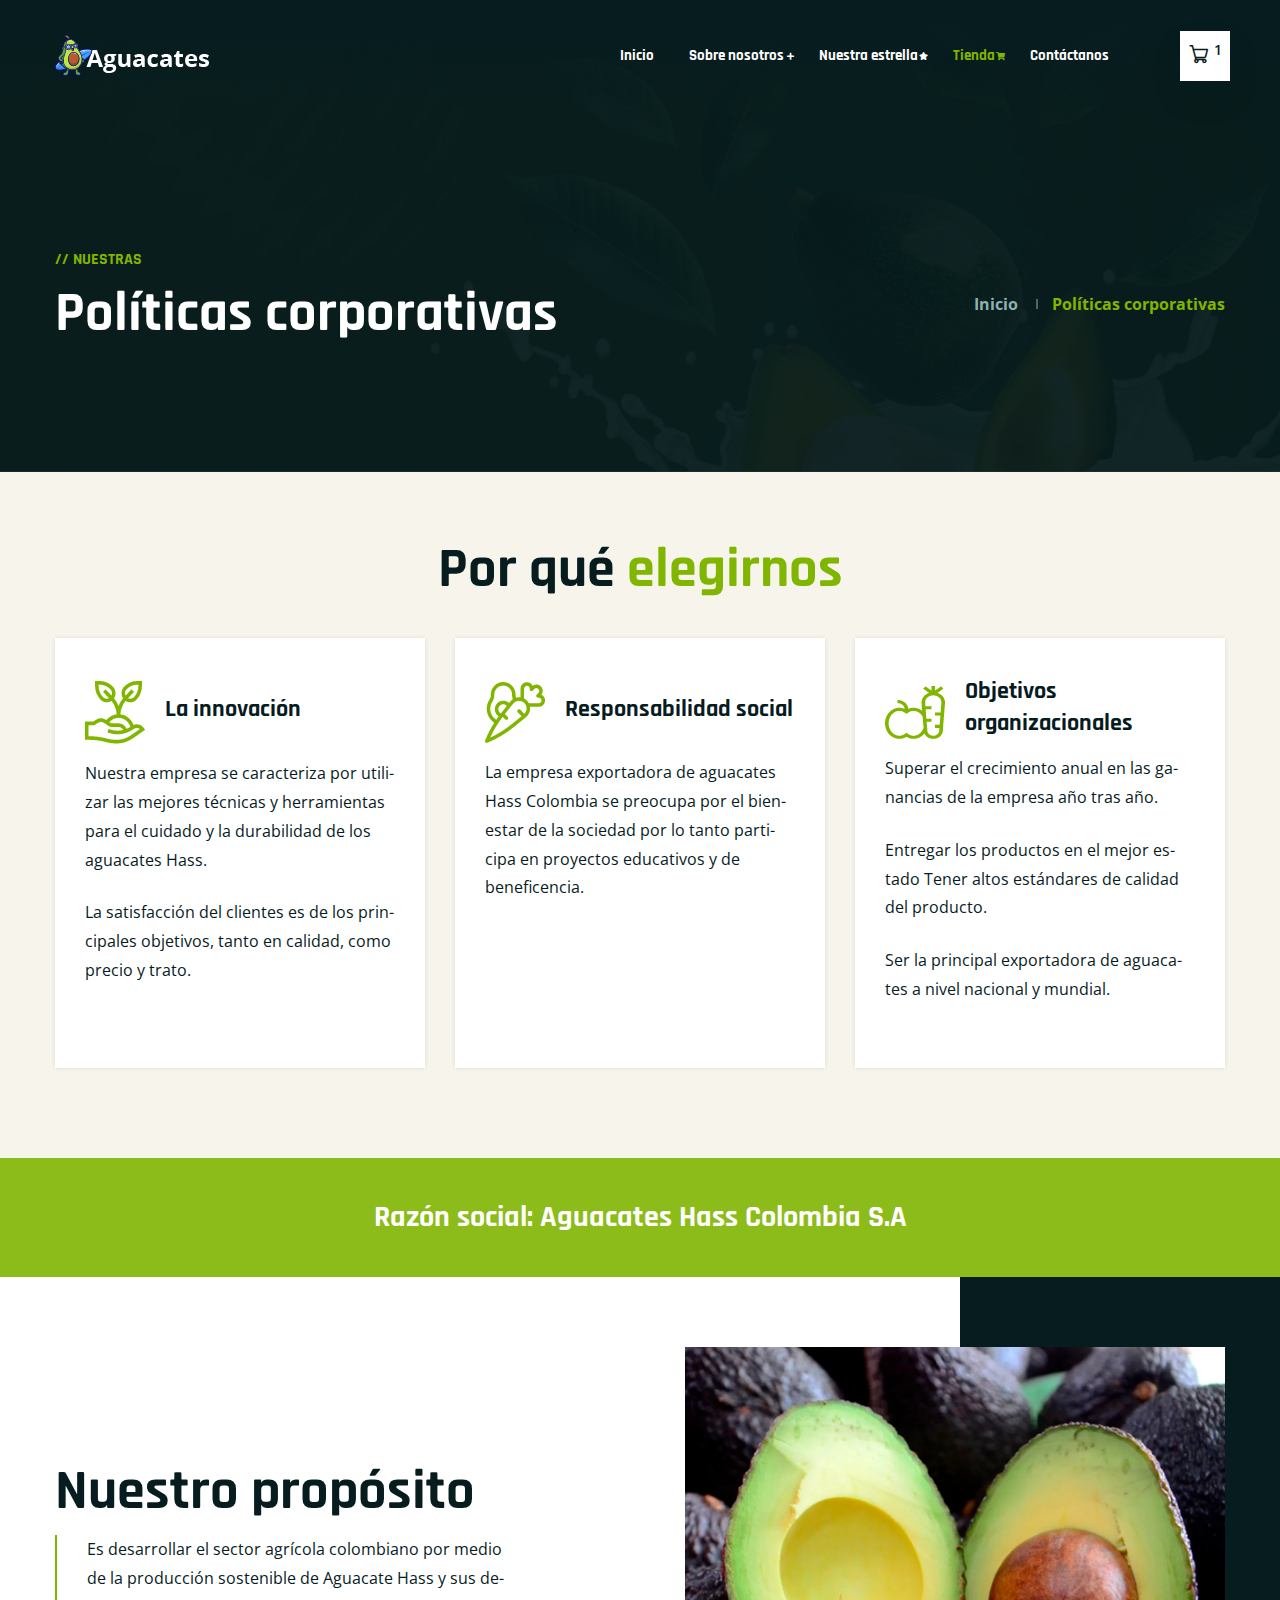
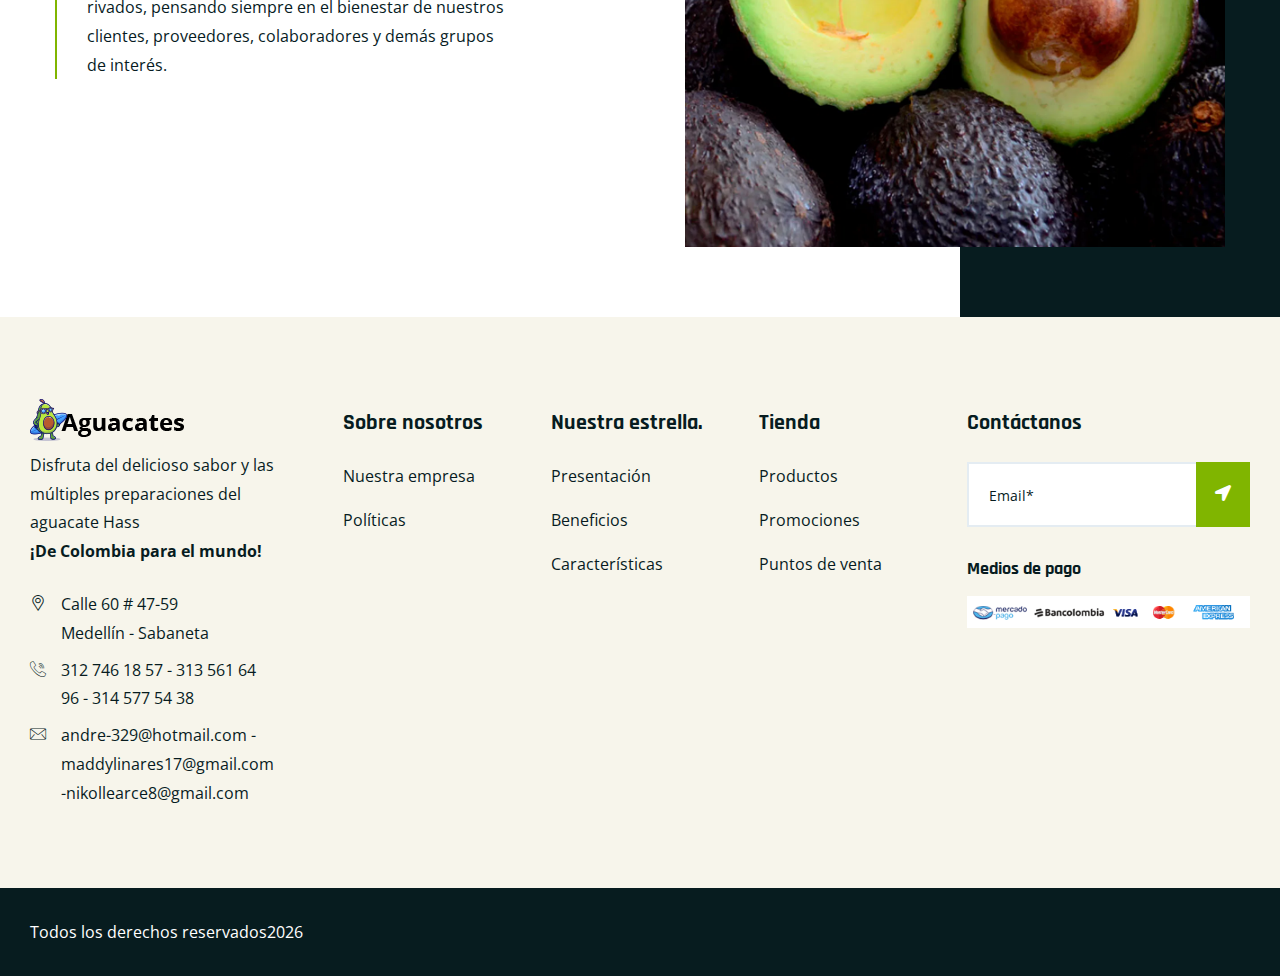
==== politicas.html @ d0e9e6bd "upload files" ====
<!doctype html>
<html class="no-js" lang="es-CO">

<head>
    <meta charset="utf-8">
    <meta http-equiv="x-ua-compatible" content="ie=edge">
    <title>Aguacates Hass</title>
    <meta name="robots" content="noindex, follow" />
    <meta name="description" content="">
    <meta name="viewport" content="width=device-width, initial-scale=1, shrink-to-fit=no">

    <!-- Place favicon.png in the root directory -->
    <link rel="shortcut icon" href="img/favicon.png" type="image/x-icon" />
    <!-- Font Icons css -->
    <link rel="stylesheet" href="css/font-icons.css">
    <!-- plugins css -->
    <link rel="stylesheet" href="css/plugins.css">
    <!-- Main Stylesheet -->
    <link rel="stylesheet" href="css/style.css">
    <!-- Responsive css -->
    <link rel="stylesheet" href="css/responsive.css">
</head>

<body>
    <!--[if lte IE 9]>
        <p class="browserupgrade">You are using an <strong>outdated</strong> browser. Please <a href="https://browsehappy.com/">upgrade your browser</a> to improve your experience and security.</p>
    <![endif]-->

    <!-- Add your site or application content here -->

<!-- Body main wrapper start -->
<div class="body-wrapper">

    <!-- HEADER AREA START (header-5) -->
    <header class="ltn__header-area ltn__header-5 ltn__header-transparent gradient-color-2">
        <!-- ltn__header-middle-area start -->
        <div class="ltn__header-middle-area ltn__header-sticky ltn__sticky-bg-black plr--9---">
            <div class="container">
                <div class="row">
                    <div class="col">
                        <div class="site-logo-wrap">
                            <div class="site-logo">
                                <a href="index.html"><img src="img/logo-2.png" alt="Logo"></a>
                            </div>
                        </div>
                    </div>
                    <div class="col header-menu-column menu-color-white">
                        <div class="header-menu d-none d-xl-block">
                            <nav>
                                <div class="ltn__main-menu">
                                    <ul>
                                        <li><a href="index.html">Inicio</a>
                                        </li>
                                        <li class="menu-icon"><a href="#">Sobre nosotros</a>
                                            <ul>
                                                <li><a href="sobre.html">Nuestra empresa</a></li>
                                                <li><a href="politicas.html">Políticas corporativas</a></li>
                                            </ul>
                                        </li>
                                        <li class="menu-icon"><a href="#">Nuestra estrella</a>
                                            <ul>
                                                <li><a href="presentacion.html">Presentación</a></li>
                                                <li><a href="beneficios.html">Beneficios</a></li>
                                                <li><a href="caracteristicas.html">Características</a></li>
                                            </ul>
                                        </li>
                                        <li class="menu-icon active"><a href="#">Tienda</a>
                                            <ul>
                                                <li><a href="productos.html">Productos</a></li>
                                                <li><a href="promociones.html">Promociones</a></li>
                                                <li><a href="puntos.html">Puntos de venta</a></li>
                                            </ul>
                                        </li>
                                        <li><a href="contactenos.html">Contáctanos</a></li>
                                    </ul>
                                </div>
                            </nav>
                        </div>
                    </div>
                    <div class="ltn__header-options ltn__header-options-2">
                        <!-- mini-cart -->
                        <div class="mini-cart-icon">
                            <a href="#ltn__utilize-cart-menu" class="ltn__utilize-toggle">
                                <i class="icon-shopping-cart"></i>
                                <sup>1</sup>
                            </a>
                        </div>
                        <!-- mini-cart -->
                        <!-- Mobile Menu Button -->
                        <div class="mobile-menu-toggle d-xl-none">
                            <a href="#ltn__utilize-mobile-menu" class="ltn__utilize-toggle">
                                <svg viewBox="0 0 800 600">
                                    <path d="M300,220 C300,220 520,220 540,220 C740,220 640,540 520,420 C440,340 300,200 300,200" id="top"></path>
                                    <path d="M300,320 L540,320" id="middle"></path>
                                    <path d="M300,210 C300,210 520,210 540,210 C740,210 640,530 520,410 C440,330 300,190 300,190" id="bottom" transform="translate(480, 320) scale(1, -1) translate(-480, -318) "></path>
                                </svg>
                            </a>
                        </div>
                    </div>
                </div>
            </div>
        </div>
        <!-- ltn__header-middle-area end -->
    </header>
    <!-- HEADER AREA END -->
    
    <!-- Utilize Cart Menu Start -->
    <div id="ltn__utilize-cart-menu" class="ltn__utilize ltn__utilize-cart-menu">
        <div class="ltn__utilize-menu-inner ltn__scrollbar">
            <div class="ltn__utilize-menu-head">
                <span class="ltn__utilize-menu-title">Carrito</span>
                <button class="ltn__utilize-close">×</button>
            </div>
            <div class="mini-cart-product-area ltn__scrollbar">
                <div class="mini-cart-item clearfix">
                    <div class="mini-cart-img">
                        <a href="#"><img src="img/product/4.png" alt="Image"></a>
                        <span class="mini-cart-item-delete"><i class="icon-cancel"></i></span>
                    </div>
                    <div class="mini-cart-info">
                        <h6><a href="#">Aguacate Hass</a></h6>
                        <span class="mini-cart-quantity">1 x $5.000</span>
                    </div>
                </div>
            </div>
            <div class="mini-cart-footer">
                <div class="mini-cart-sub-total">
                    <h5>Subtotal: <span>$5.000</span></h5>
                </div>
                <p>Envios gratis a partir de $100.000 COP!</p>
            </div>

        </div>
    </div>
    <!-- Utilize Cart Menu End -->

    <!-- Utilize Mobile Menu Start -->
    <div id="ltn__utilize-mobile-menu" class="ltn__utilize ltn__utilize-mobile-menu">
        <div class="ltn__utilize-menu-inner ltn__scrollbar">
            <div class="ltn__utilize-menu-head">
                <div class="site-logo">
                    <a href="index.html"><img src="img/logo.png" alt="Logo"></a>
                </div>
                <button class="ltn__utilize-close">×</button>
            </div>
            <div class="ltn__utilize-menu">
                <ul>
                    <li><a href="index.html">Inicio</a></li>
                    <li><a href="#">Sobre nosotros</a>
                        <ul class="sub-menu">
                            <li><a href="sobre.html">Nuestra empresa</a></li>
                            <li><a href="politicas.html">Políticas corporativas</a></li>
                        </ul>
                    </li>
                    <li><a href="#">Nuestra estrella</a>
                        <ul class="sub-menu">
                            <li><a href="presentacion.html">Presentación</a></li>
                            <li><a href="beneficios.html">Beneficios</a></li>
                            <li><a href="caracteristicas.html">Características</a></li>
                        </ul>
                    </li>
                    <li><a href="#">Tienda</a>
                        <ul class="sub-menu">
                            <li><a href="productos.html">Productos</a></li>
                            <li><a href="promociones.html">Promociones</a></li>
                            <li><a href="puntos.html">Puntos de venta</a></li>
                        </ul>
                    </li>
                    <li><a href="contactenos.html">Contáctanos</a></li>
                </ul>
            </div>
            <div class="ltn__utilize-buttons ltn__utilize-buttons-2">
                <ul>
                    <li>
                        <a href="carrito.html" title="Shoping Cart">
                            <span class="utilize-btn-icon">
                                <i class="fas fa-shopping-cart"></i>
                                <sup>1</sup>
                            </span>
                            Carrito
                        </a>
                    </li>
                </ul>
            </div>
        </div>
    </div>
    <!-- Utilize Mobile Menu End -->

    <div class="ltn__utilize-overlay"></div>

    <!-- BREADCRUMB AREA START -->
    <div class="ltn__breadcrumb-area ltn__breadcrumb-area-2 ltn__breadcrumb-color-white bg-overlay-theme-black-90 bg-image mb-0" data-bg="img/bg/5.jpg">
        <div class="container">
            <div class="row">
                <div class="col-lg-12">
                    <div class="ltn__breadcrumb-inner ltn__breadcrumb-inner-2 justify-content-between">
                        <div class="section-title-area ltn__section-title-2">
                            <h6 class="section-subtitle ltn__secondary-color">//  Nuestras</h6>
                            <h1 class="section-title white-color">Políticas corporativas</h1>
                        </div>
                        <div class="ltn__breadcrumb-list">
                            <ul>
                                <li><a href="index.html">Inicio</a></li>
                                <li>Políticas corporativas</li>
                            </ul>
                        </div>
                    </div>
                </div>
            </div>
        </div>
    </div>
    <!-- BREADCRUMB AREA END -->

    <!-- FEATURE AREA START ( Feature - 6) -->
    <div class="ltn__feature-area section-bg-1 pt-70 pb-90">
        <div class="container">
            <div class="row">
                <div class="col-lg-12">
                    <div class="section-title-area ltn__section-title-2 text-center">
                        <h1 class="section-title">Por qué<span> elegirnos</span></h1>
                    </div>
                </div>
            </div>
            <div class="row justify-content-center">
                <div class="col-lg-4 col-sm-6 col-12">
                    <div class="ltn__feature-item ltn__feature-item-7">
                        <div class="ltn__feature-icon-title">
                            <div class="ltn__feature-icon">
                                <span><img src="img/icons/icon-img/21.png" alt="#"></span>
                            </div>
                            <h3><a href="service-details.html">La innovación</a></h3>
                        </div>
                        <div class="ltn__feature-info">
                            <p>Nuestra empresa se caracteriza por utilizar las mejores técnicas y herramientas para el cuidado y la durabilidad de los aguacates Hass.</p>
                            <p>La satisfacción del clientes es de los principales objetivos, tanto en calidad, como precio y trato.</p>
                        </div>
                    </div>
                </div>
                <div class="col-lg-4 col-sm-6 col-12">
                    <div class="ltn__feature-item ltn__feature-item-7">
                        <div class="ltn__feature-icon-title">
                            <div class="ltn__feature-icon">
                                <span><img src="img/icons/icon-img/22.png" alt="#"></span>
                            </div>
                            <h3><a href="service-details.html">Responsabilidad social</a></h3>
                        </div>
                        <div class="ltn__feature-info">
                            <p>La empresa exportadora de aguacates Hass Colombia se preocupa por el bienestar de la sociedad por lo tanto participa en proyectos educativos y de beneficencia.</p>
                        </div>
                    </div>
                </div>
                <div class="col-lg-4 col-sm-6 col-12">
                    <div class="ltn__feature-item ltn__feature-item-7">
                        <div class="ltn__feature-icon-title">
                            <div class="ltn__feature-icon">
                                <span><img src="img/icons/icon-img/23.png" alt="#"></span>
                            </div>
                            <h3><a href="service-details.html">Objetivos organizacionales</a></h3>
                        </div>
                        <div class="ltn__feature-info">
                            <p>Superar el crecimiento anual en las ganancias de la empresa año tras año.</p><p>Entregar los productos en el mejor estado Tener altos estándares de calidad del producto.</p>
                            <p>Ser la principal exportadora de aguacates a nivel nacional y mundial.</p>
                        </div>
                    </div>
                </div>
            </div>
        </div>
    </div>
    <!-- FEATURE AREA END -->

    <!-- CALL TO ACTION START (call-to-action-5) -->
    <div class="call-to-action-area call-to-action-5 bg-image bg-overlay-theme-90 pt-40 pb-25">
        <div class="container">
            <div class="row">
                <div class="col-lg-12">
                    <div class="call-to-action-inner call-to-action-inner-5 text-center">
                        <h2 class="white-color text-decoration">Razón social: Aguacates Hass Colombia S.A</h2>
                    </div>
                </div>
            </div>
        </div>
    </div>
    <!-- CALL TO ACTION END -->

    <!-- PROGRESS BAR AREA START -->
    <div class="ltn__progress-bar-area before-bg-right pt-70 pb-70">
        <div class="container">
            <div class="row">
                <div class="col-lg-6 my-auto">
                    <div class="ltn__progress-bar-wrap">
                        <div class="section-title-area ltn__section-title-2">
                            <h1 class="section-title">Nuestro propósito<span></span></h1>
                            <p>Es desarrollar el sector agrícola colombiano por medio de la producción sostenible de Aguacate Hass y sus derivados, pensando siempre en el bienestar de nuestros clientes, proveedores, colaboradores y demás grupos de interés.</p>
                        </div>
                    </div>
                </div>
                <div class="col-lg-6 align-self-center">
                    <div class="ltn__video-bg-img ltn__video-popup-height-500 bg-overlay-black-50-- bg-image ml-30" data-bg="img/product/hass.png" alt=>
                    </div>
                </div>
            </div>
        </div>
    </div>
    <!-- PROGRESS BAR AREA END -->

    <!-- FOOTER AREA START -->
    <footer class="ltn__footer-area  ">
        <div class="footer-top-area  section-bg-1 plr--5">
            <div class="container-fluid">
                <div class="row">
                    <div class="col-xl-3 col-md-6 col-sm-6 col-12">
                        <div class="footer-widget footer-about-widget">
                            <div class="footer-logo">
                                <div class="site-logo">
                                    <img src="img/logo.png" alt="Logo">
                                </div>
                            </div>
                            <p>Disfruta del delicioso sabor y las múltiples preparaciones del aguacate Hass <br><strong>¡De Colombia para el mundo!</strong></p>
                            <div class="footer-address">
                                <ul>
                                    <li>
                                        <div class="footer-address-icon">
                                            <i class="icon-placeholder"></i>
                                        </div>
                                        <div class="footer-address-info">
                                            <p>Calle 60 # 47-59 <br> Medellín - Sabaneta</p>
                                        </div>
                                    </li>
                                    <li>
                                        <div class="footer-address-icon">
                                            <i class="icon-call"></i>
                                        </div>
                                        <div class="footer-address-info">
                                            <p><a href="tel:+0123-456789">312 746 18 57 - 313 561 64 96 - 314 577 54 38
                                            </a></p>
                                        </div>
                                    </li>
                                    <li>
                                        <div class="footer-address-icon">
                                            <i class="icon-mail"></i>
                                        </div>
                                        <div class="footer-address-info">
                                            <p><a href="mailto:example@example.com">andre-329@hotmail.com - maddylinares17@gmail.com -nikollearce8@gmail.com</a></p>
                                        </div>
                                    </li>
                                </ul>
                            </div>
                        </div>
                    </div>
                    <div class="col-xl-2 col-md-6 col-sm-6 col-12">
                        <div class="footer-widget footer-menu-widget clearfix">
                            <h4 class="footer-title">Sobre nosotros</h4>
                            <div class="footer-menu">
                                <ul>
                                    <li><a href="sobre.html">Nuestra empresa</a></li>
                                    <li><a href="politicas.html">Políticas</a></li>
                                </ul>
                            </div>
                        </div>
                    </div>
                    <div class="col-xl-2 col-md-6 col-sm-6 col-12">
                        <div class="footer-widget footer-menu-widget clearfix">
                            <h4 class="footer-title">Nuestra estrella.</h4>
                            <div class="footer-menu">
                                <ul>
                                    <li><a href="presentacion.html">Presentación</a></li>
                                    <li><a href="shop-grid.html">Beneficios</a></li>
                                    <li><a href="shop-left-sidebar.html">Características</a></li>
                                </ul>
                            </div>
                        </div>
                    </div>
                    <div class="col-xl-2 col-md-6 col-sm-6 col-12">
                        <div class="footer-widget footer-menu-widget clearfix">
                            <h4 class="footer-title">Tienda</h4>
                            <div class="footer-menu">
                                <ul>
                                    <li><a href="blog.html">Productos</a></li>
                                    <li><a href="blog-grid.html">Promociones</a></li>
                                    <li><a href="blog-left-sidebar.html">Puntos de venta</a></li>
                                </ul>
                            </div>
                        </div>
                    </div>
                    <div class="col-xl-3 col-md-6 col-sm-12 col-12">
                        <div class="footer-widget footer-newsletter-widget">
                            <h4 class="footer-title">Contáctanos</h4>
                            <div class="footer-newsletter">
                                <form action="#">
                                    <input type="email" name="email" placeholder="Email*">
                                    <div class="btn-wrapper">
                                        <button class="theme-btn-1 btn" type="submit"><i class="fas fa-location-arrow"></i></button>
                                    </div>
                                </form>
                            </div>
                            <h5 class="mt-30">Medios de pago</h5>
                            <img src="img/icons/payment-4.png" alt="Payment Image">
                        </div>
                    </div>
                </div>
            </div>
        </div>
        <div class="ltn__copyright-area ltn__copyright-2 section-bg-2  ltn__border-top-2--- plr--5">
            <div class="container-fluid">
                <div class="row">
                    <div class="col-md-6 col-12">
                        <div class="ltn__copyright-design clearfix">
                            <p>Todos los derechos reservados<span class="current-year"></span></p>
                        </div>
                    </div>
                </div>
            </div>
        </div>
    </footer>
    <!-- FOOTER AREA END -->
</div>
<!-- Body main wrapper end -->

    <!-- preloader area start -->
    <div class="preloader d-none" id="preloader">
        <div class="preloader-inner">
            <div class="spinner">
                <div class="dot1"></div>
                <div class="dot2"></div>
            </div>
        </div>
    </div>
    <!-- preloader area end -->

    <!-- All JS Plugins -->
    <script src="js/plugins.js"></script>
    <!-- Main JS -->
    <script src="js/main.js"></script>
  
</body>
</html>
---- css/font-icons.css ----
/* ===================================================
>>> TABLE OF CONTENTS:
======================================================

  1. Font Awesome 
  2. Themify Icons 

 
=================================================== */

/*---------------------------------------------------------------
  1. Font Awesome 5 Icon 
---------------------------------------------------------------*/
/*!
 * Font Awesome Free 5.15.2 by @fontawesome - https://fontawesome.com
 * License - https://fontawesome.com/license/free (Icons: CC BY 4.0, Fonts: SIL OFL 1.1, Code: MIT License)
 */
 .fa,.fab,.fad,.fal,.far,.fas{-moz-osx-font-smoothing:grayscale;-webkit-font-smoothing:antialiased;display:inline-block;font-style:normal;font-variant:normal;text-rendering:auto;line-height:1}.fa-lg{font-size:1.33333em;line-height:.75em;vertical-align:-.0667em}.fa-xs{font-size:.75em}.fa-sm{font-size:.875em}.fa-1x{font-size:1em}.fa-2x{font-size:2em}.fa-3x{font-size:3em}.fa-4x{font-size:4em}.fa-5x{font-size:5em}.fa-6x{font-size:6em}.fa-7x{font-size:7em}.fa-8x{font-size:8em}.fa-9x{font-size:9em}.fa-10x{font-size:10em}.fa-fw{text-align:center;width:1.25em}.fa-ul{list-style-type:none;margin-left:2.5em;padding-left:0}.fa-ul>li{position:relative}.fa-li{left:-2em;position:absolute;text-align:center;width:2em;line-height:inherit}.fa-border{border:.08em solid #eee;border-radius:.1em;padding:.2em .25em .15em}.fa-pull-left{float:left}.fa-pull-right{float:right}.fa.fa-pull-left,.fab.fa-pull-left,.fal.fa-pull-left,.far.fa-pull-left,.fas.fa-pull-left{margin-right:.3em}.fa.fa-pull-right,.fab.fa-pull-right,.fal.fa-pull-right,.far.fa-pull-right,.fas.fa-pull-right{margin-left:.3em}.fa-spin{-webkit-animation:fa-spin 2s linear infinite;animation:fa-spin 2s linear infinite}.fa-pulse{-webkit-animation:fa-spin 1s steps(8) infinite;animation:fa-spin 1s steps(8) infinite}@-webkit-keyframes fa-spin{0%{-webkit-transform:rotate(0deg);transform:rotate(0deg)}to{-webkit-transform:rotate(1turn);transform:rotate(1turn)}}@keyframes fa-spin{0%{-webkit-transform:rotate(0deg);transform:rotate(0deg)}to{-webkit-transform:rotate(1turn);transform:rotate(1turn)}}.fa-rotate-90{-ms-filter:"progid:DXImageTransform.Microsoft.BasicImage(rotation=1)";-webkit-transform:rotate(90deg);transform:rotate(90deg)}.fa-rotate-180{-ms-filter:"progid:DXImageTransform.Microsoft.BasicImage(rotation=2)";-webkit-transform:rotate(180deg);transform:rotate(180deg)}.fa-rotate-270{-ms-filter:"progid:DXImageTransform.Microsoft.BasicImage(rotation=3)";-webkit-transform:rotate(270deg);transform:rotate(270deg)}.fa-flip-horizontal{-ms-filter:"progid:DXImageTransform.Microsoft.BasicImage(rotation=0, mirror=1)";-webkit-transform:scaleX(-1);transform:scaleX(-1)}.fa-flip-vertical{-webkit-transform:scaleY(-1);transform:scaleY(-1)}.fa-flip-both,.fa-flip-horizontal.fa-flip-vertical,.fa-flip-vertical{-ms-filter:"progid:DXImageTransform.Microsoft.BasicImage(rotation=2, mirror=1)"}.fa-flip-both,.fa-flip-horizontal.fa-flip-vertical{-webkit-transform:scale(-1);transform:scale(-1)}:root .fa-flip-both,:root .fa-flip-horizontal,:root .fa-flip-vertical,:root .fa-rotate-90,:root .fa-rotate-180,:root .fa-rotate-270{-webkit-filter:none;filter:none}.fa-stack{display:inline-block;height:2em;line-height:2em;position:relative;vertical-align:middle;width:2.5em}.fa-stack-1x,.fa-stack-2x{left:0;position:absolute;text-align:center;width:100%}.fa-stack-1x{line-height:inherit}.fa-stack-2x{font-size:2em}.fa-inverse{color:#fff}.fa-500px:before{content:"\f26e"}.fa-accessible-icon:before{content:"\f368"}.fa-accusoft:before{content:"\f369"}.fa-acquisitions-incorporated:before{content:"\f6af"}.fa-ad:before{content:"\f641"}.fa-address-book:before{content:"\f2b9"}.fa-address-card:before{content:"\f2bb"}.fa-adjust:before{content:"\f042"}.fa-adn:before{content:"\f170"}.fa-adversal:before{content:"\f36a"}.fa-affiliatetheme:before{content:"\f36b"}.fa-air-freshener:before{content:"\f5d0"}.fa-airbnb:before{content:"\f834"}.fa-algolia:before{content:"\f36c"}.fa-align-center:before{content:"\f037"}.fa-align-justify:before{content:"\f039"}.fa-align-left:before{content:"\f036"}.fa-align-right:before{content:"\f038"}.fa-alipay:before{content:"\f642"}.fa-allergies:before{content:"\f461"}.fa-amazon:before{content:"\f270"}.fa-amazon-pay:before{content:"\f42c"}.fa-ambulance:before{content:"\f0f9"}.fa-american-sign-language-interpreting:before{content:"\f2a3"}.fa-amilia:before{content:"\f36d"}.fa-anchor:before{content:"\f13d"}.fa-android:before{content:"\f17b"}.fa-angellist:before{content:"\f209"}.fa-angle-double-down:before{content:"\f103"}.fa-angle-double-left:before{content:"\f100"}.fa-angle-double-right:before{content:"\f101"}.fa-angle-double-up:before{content:"\f102"}.fa-angle-down:before{content:"\f107"}.fa-angle-left:before{content:"\f104"}.fa-angle-right:before{content:"\f105"}.fa-angle-up:before{content:"\f106"}.fa-angry:before{content:"\f556"}.fa-angrycreative:before{content:"\f36e"}.fa-angular:before{content:"\f420"}.fa-ankh:before{content:"\f644"}.fa-app-store:before{content:"\f36f"}.fa-app-store-ios:before{content:"\f370"}.fa-apper:before{content:"\f371"}.fa-apple:before{content:"\f179"}.fa-apple-alt:before{content:"\f5d1"}.fa-apple-pay:before{content:"\f415"}.fa-archive:before{content:"\f187"}.fa-archway:before{content:"\f557"}.fa-arrow-alt-circle-down:before{content:"\f358"}.fa-arrow-alt-circle-left:before{content:"\f359"}.fa-arrow-alt-circle-right:before{content:"\f35a"}.fa-arrow-alt-circle-up:before{content:"\f35b"}.fa-arrow-circle-down:before{content:"\f0ab"}.fa-arrow-circle-left:before{content:"\f0a8"}.fa-arrow-circle-right:before{content:"\f0a9"}.fa-arrow-circle-up:before{content:"\f0aa"}.fa-arrow-down:before{content:"\f063"}.fa-arrow-left:before{content:"\f060"}.fa-arrow-right:before{content:"\f061"}.fa-arrow-up:before{content:"\f062"}.fa-arrows-alt:before{content:"\f0b2"}.fa-arrows-alt-h:before{content:"\f337"}.fa-arrows-alt-v:before{content:"\f338"}.fa-artstation:before{content:"\f77a"}.fa-assistive-listening-systems:before{content:"\f2a2"}.fa-asterisk:before{content:"\f069"}.fa-asymmetrik:before{content:"\f372"}.fa-at:before{content:"\f1fa"}.fa-atlas:before{content:"\f558"}.fa-atlassian:before{content:"\f77b"}.fa-atom:before{content:"\f5d2"}.fa-audible:before{content:"\f373"}.fa-audio-description:before{content:"\f29e"}.fa-autoprefixer:before{content:"\f41c"}.fa-avianex:before{content:"\f374"}.fa-aviato:before{content:"\f421"}.fa-award:before{content:"\f559"}.fa-aws:before{content:"\f375"}.fa-baby:before{content:"\f77c"}.fa-baby-carriage:before{content:"\f77d"}.fa-backspace:before{content:"\f55a"}.fa-backward:before{content:"\f04a"}.fa-bacon:before{content:"\f7e5"}.fa-bacteria:before{content:"\e059"}.fa-bacterium:before{content:"\e05a"}.fa-bahai:before{content:"\f666"}.fa-balance-scale:before{content:"\f24e"}.fa-balance-scale-left:before{content:"\f515"}.fa-balance-scale-right:before{content:"\f516"}.fa-ban:before{content:"\f05e"}.fa-band-aid:before{content:"\f462"}.fa-bandcamp:before{content:"\f2d5"}.fa-barcode:before{content:"\f02a"}.fa-bars:before{content:"\f0c9"}.fa-baseball-ball:before{content:"\f433"}.fa-basketball-ball:before{content:"\f434"}.fa-bath:before{content:"\f2cd"}.fa-battery-empty:before{content:"\f244"}.fa-battery-full:before{content:"\f240"}.fa-battery-half:before{content:"\f242"}.fa-battery-quarter:before{content:"\f243"}.fa-battery-three-quarters:before{content:"\f241"}.fa-battle-net:before{content:"\f835"}.fa-bed:before{content:"\f236"}.fa-beer:before{content:"\f0fc"}.fa-behance:before{content:"\f1b4"}.fa-behance-square:before{content:"\f1b5"}.fa-bell:before{content:"\f0f3"}.fa-bell-slash:before{content:"\f1f6"}.fa-bezier-curve:before{content:"\f55b"}.fa-bible:before{content:"\f647"}.fa-bicycle:before{content:"\f206"}.fa-biking:before{content:"\f84a"}.fa-bimobject:before{content:"\f378"}.fa-binoculars:before{content:"\f1e5"}.fa-biohazard:before{content:"\f780"}.fa-birthday-cake:before{content:"\f1fd"}.fa-bitbucket:before{content:"\f171"}.fa-bitcoin:before{content:"\f379"}.fa-bity:before{content:"\f37a"}.fa-black-tie:before{content:"\f27e"}.fa-blackberry:before{content:"\f37b"}.fa-blender:before{content:"\f517"}.fa-blender-phone:before{content:"\f6b6"}.fa-blind:before{content:"\f29d"}.fa-blog:before{content:"\f781"}.fa-blogger:before{content:"\f37c"}.fa-blogger-b:before{content:"\f37d"}.fa-bluetooth:before{content:"\f293"}.fa-bluetooth-b:before{content:"\f294"}.fa-bold:before{content:"\f032"}.fa-bolt:before{content:"\f0e7"}.fa-bomb:before{content:"\f1e2"}.fa-bone:before{content:"\f5d7"}.fa-bong:before{content:"\f55c"}.fa-book:before{content:"\f02d"}.fa-book-dead:before{content:"\f6b7"}.fa-book-medical:before{content:"\f7e6"}.fa-book-open:before{content:"\f518"}.fa-book-reader:before{content:"\f5da"}.fa-bookmark:before{content:"\f02e"}.fa-bootstrap:before{content:"\f836"}.fa-border-all:before{content:"\f84c"}.fa-border-none:before{content:"\f850"}.fa-border-style:before{content:"\f853"}.fa-bowling-ball:before{content:"\f436"}.fa-box:before{content:"\f466"}.fa-box-open:before{content:"\f49e"}.fa-box-tissue:before{content:"\e05b"}.fa-boxes:before{content:"\f468"}.fa-braille:before{content:"\f2a1"}.fa-brain:before{content:"\f5dc"}.fa-bread-slice:before{content:"\f7ec"}.fa-briefcase:before{content:"\f0b1"}.fa-briefcase-medical:before{content:"\f469"}.fa-broadcast-tower:before{content:"\f519"}.fa-broom:before{content:"\f51a"}.fa-brush:before{content:"\f55d"}.fa-btc:before{content:"\f15a"}.fa-buffer:before{content:"\f837"}.fa-bug:before{content:"\f188"}.fa-building:before{content:"\f1ad"}.fa-bullhorn:before{content:"\f0a1"}.fa-bullseye:before{content:"\f140"}.fa-burn:before{content:"\f46a"}.fa-buromobelexperte:before{content:"\f37f"}.fa-bus:before{content:"\f207"}.fa-bus-alt:before{content:"\f55e"}.fa-business-time:before{content:"\f64a"}.fa-buy-n-large:before{content:"\f8a6"}.fa-buysellads:before{content:"\f20d"}.fa-calculator:before{content:"\f1ec"}.fa-calendar:before{content:"\f133"}.fa-calendar-alt:before{content:"\f073"}.fa-calendar-check:before{content:"\f274"}.fa-calendar-day:before{content:"\f783"}.fa-calendar-minus:before{content:"\f272"}.fa-calendar-plus:before{content:"\f271"}.fa-calendar-times:before{content:"\f273"}.fa-calendar-week:before{content:"\f784"}.fa-camera:before{content:"\f030"}.fa-camera-retro:before{content:"\f083"}.fa-campground:before{content:"\f6bb"}.fa-canadian-maple-leaf:before{content:"\f785"}.fa-candy-cane:before{content:"\f786"}.fa-cannabis:before{content:"\f55f"}.fa-capsules:before{content:"\f46b"}.fa-car:before{content:"\f1b9"}.fa-car-alt:before{content:"\f5de"}.fa-car-battery:before{content:"\f5df"}.fa-car-crash:before{content:"\f5e1"}.fa-car-side:before{content:"\f5e4"}.fa-caravan:before{content:"\f8ff"}.fa-caret-down:before{content:"\f0d7"}.fa-caret-left:before{content:"\f0d9"}.fa-caret-right:before{content:"\f0da"}.fa-caret-square-down:before{content:"\f150"}.fa-caret-square-left:before{content:"\f191"}.fa-caret-square-right:before{content:"\f152"}.fa-caret-square-up:before{content:"\f151"}.fa-caret-up:before{content:"\f0d8"}.fa-carrot:before{content:"\f787"}.fa-cart-arrow-down:before{content:"\f218"}.fa-cart-plus:before{content:"\f217"}.fa-cash-register:before{content:"\f788"}.fa-cat:before{content:"\f6be"}.fa-cc-amazon-pay:before{content:"\f42d"}.fa-cc-amex:before{content:"\f1f3"}.fa-cc-apple-pay:before{content:"\f416"}.fa-cc-diners-club:before{content:"\f24c"}.fa-cc-discover:before{content:"\f1f2"}.fa-cc-jcb:before{content:"\f24b"}.fa-cc-mastercard:before{content:"\f1f1"}.fa-cc-paypal:before{content:"\f1f4"}.fa-cc-stripe:before{content:"\f1f5"}.fa-cc-visa:before{content:"\f1f0"}.fa-centercode:before{content:"\f380"}.fa-centos:before{content:"\f789"}.fa-certificate:before{content:"\f0a3"}.fa-chair:before{content:"\f6c0"}.fa-chalkboard:before{content:"\f51b"}.fa-chalkboard-teacher:before{content:"\f51c"}.fa-charging-station:before{content:"\f5e7"}.fa-chart-area:before{content:"\f1fe"}.fa-chart-bar:before{content:"\f080"}.fa-chart-line:before{content:"\f201"}.fa-chart-pie:before{content:"\f200"}.fa-check:before{content:"\f00c"}.fa-check-circle:before{content:"\f058"}.fa-check-double:before{content:"\f560"}.fa-check-square:before{content:"\f14a"}.fa-cheese:before{content:"\f7ef"}.fa-chess:before{content:"\f439"}.fa-chess-bishop:before{content:"\f43a"}.fa-chess-board:before{content:"\f43c"}.fa-chess-king:before{content:"\f43f"}.fa-chess-knight:before{content:"\f441"}.fa-chess-pawn:before{content:"\f443"}.fa-chess-queen:before{content:"\f445"}.fa-chess-rook:before{content:"\f447"}.fa-chevron-circle-down:before{content:"\f13a"}.fa-chevron-circle-left:before{content:"\f137"}.fa-chevron-circle-right:before{content:"\f138"}.fa-chevron-circle-up:before{content:"\f139"}.fa-chevron-down:before{content:"\f078"}.fa-chevron-left:before{content:"\f053"}.fa-chevron-right:before{content:"\f054"}.fa-chevron-up:before{content:"\f077"}.fa-child:before{content:"\f1ae"}.fa-chrome:before{content:"\f268"}.fa-chromecast:before{content:"\f838"}.fa-church:before{content:"\f51d"}.fa-circle:before{content:"\f111"}.fa-circle-notch:before{content:"\f1ce"}.fa-city:before{content:"\f64f"}.fa-clinic-medical:before{content:"\f7f2"}.fa-clipboard:before{content:"\f328"}.fa-clipboard-check:before{content:"\f46c"}.fa-clipboard-list:before{content:"\f46d"}.fa-clock:before{content:"\f017"}.fa-clone:before{content:"\f24d"}.fa-closed-captioning:before{content:"\f20a"}.fa-cloud:before{content:"\f0c2"}.fa-cloud-download-alt:before{content:"\f381"}.fa-cloud-meatball:before{content:"\f73b"}.fa-cloud-moon:before{content:"\f6c3"}.fa-cloud-moon-rain:before{content:"\f73c"}.fa-cloud-rain:before{content:"\f73d"}.fa-cloud-showers-heavy:before{content:"\f740"}.fa-cloud-sun:before{content:"\f6c4"}.fa-cloud-sun-rain:before{content:"\f743"}.fa-cloud-upload-alt:before{content:"\f382"}.fa-cloudflare:before{content:"\e07d"}.fa-cloudscale:before{content:"\f383"}.fa-cloudsmith:before{content:"\f384"}.fa-cloudversify:before{content:"\f385"}.fa-cocktail:before{content:"\f561"}.fa-code:before{content:"\f121"}.fa-code-branch:before{content:"\f126"}.fa-codepen:before{content:"\f1cb"}.fa-codiepie:before{content:"\f284"}.fa-coffee:before{content:"\f0f4"}.fa-cog:before{content:"\f013"}.fa-cogs:before{content:"\f085"}.fa-coins:before{content:"\f51e"}.fa-columns:before{content:"\f0db"}.fa-comment:before{content:"\f075"}.fa-comment-alt:before{content:"\f27a"}.fa-comment-dollar:before{content:"\f651"}.fa-comment-dots:before{content:"\f4ad"}.fa-comment-medical:before{content:"\f7f5"}.fa-comment-slash:before{content:"\f4b3"}.fa-comments:before{content:"\f086"}.fa-comments-dollar:before{content:"\f653"}.fa-compact-disc:before{content:"\f51f"}.fa-compass:before{content:"\f14e"}.fa-compress:before{content:"\f066"}.fa-compress-alt:before{content:"\f422"}.fa-compress-arrows-alt:before{content:"\f78c"}.fa-concierge-bell:before{content:"\f562"}.fa-confluence:before{content:"\f78d"}.fa-connectdevelop:before{content:"\f20e"}.fa-contao:before{content:"\f26d"}.fa-cookie:before{content:"\f563"}.fa-cookie-bite:before{content:"\f564"}.fa-copy:before{content:"\f0c5"}.fa-copyright:before{content:"\f1f9"}.fa-cotton-bureau:before{content:"\f89e"}.fa-couch:before{content:"\f4b8"}.fa-cpanel:before{content:"\f388"}.fa-creative-commons:before{content:"\f25e"}.fa-creative-commons-by:before{content:"\f4e7"}.fa-creative-commons-nc:before{content:"\f4e8"}.fa-creative-commons-nc-eu:before{content:"\f4e9"}.fa-creative-commons-nc-jp:before{content:"\f4ea"}.fa-creative-commons-nd:before{content:"\f4eb"}.fa-creative-commons-pd:before{content:"\f4ec"}.fa-creative-commons-pd-alt:before{content:"\f4ed"}.fa-creative-commons-remix:before{content:"\f4ee"}.fa-creative-commons-sa:before{content:"\f4ef"}.fa-creative-commons-sampling:before{content:"\f4f0"}.fa-creative-commons-sampling-plus:before{content:"\f4f1"}.fa-creative-commons-share:before{content:"\f4f2"}.fa-creative-commons-zero:before{content:"\f4f3"}.fa-credit-card:before{content:"\f09d"}.fa-critical-role:before{content:"\f6c9"}.fa-crop:before{content:"\f125"}.fa-crop-alt:before{content:"\f565"}.fa-cross:before{content:"\f654"}.fa-crosshairs:before{content:"\f05b"}.fa-crow:before{content:"\f520"}.fa-crown:before{content:"\f521"}.fa-crutch:before{content:"\f7f7"}.fa-css3:before{content:"\f13c"}.fa-css3-alt:before{content:"\f38b"}.fa-cube:before{content:"\f1b2"}.fa-cubes:before{content:"\f1b3"}.fa-cut:before{content:"\f0c4"}.fa-cuttlefish:before{content:"\f38c"}.fa-d-and-d:before{content:"\f38d"}.fa-d-and-d-beyond:before{content:"\f6ca"}.fa-dailymotion:before{content:"\e052"}.fa-dashcube:before{content:"\f210"}.fa-database:before{content:"\f1c0"}.fa-deaf:before{content:"\f2a4"}.fa-deezer:before{content:"\e077"}.fa-delicious:before{content:"\f1a5"}.fa-democrat:before{content:"\f747"}.fa-deploydog:before{content:"\f38e"}.fa-deskpro:before{content:"\f38f"}.fa-desktop:before{content:"\f108"}.fa-dev:before{content:"\f6cc"}.fa-deviantart:before{content:"\f1bd"}.fa-dharmachakra:before{content:"\f655"}.fa-dhl:before{content:"\f790"}.fa-diagnoses:before{content:"\f470"}.fa-diaspora:before{content:"\f791"}.fa-dice:before{content:"\f522"}.fa-dice-d20:before{content:"\f6cf"}.fa-dice-d6:before{content:"\f6d1"}.fa-dice-five:before{content:"\f523"}.fa-dice-four:before{content:"\f524"}.fa-dice-one:before{content:"\f525"}.fa-dice-six:before{content:"\f526"}.fa-dice-three:before{content:"\f527"}.fa-dice-two:before{content:"\f528"}.fa-digg:before{content:"\f1a6"}.fa-digital-ocean:before{content:"\f391"}.fa-digital-tachograph:before{content:"\f566"}.fa-directions:before{content:"\f5eb"}.fa-discord:before{content:"\f392"}.fa-discourse:before{content:"\f393"}.fa-disease:before{content:"\f7fa"}.fa-divide:before{content:"\f529"}.fa-dizzy:before{content:"\f567"}.fa-dna:before{content:"\f471"}.fa-dochub:before{content:"\f394"}.fa-docker:before{content:"\f395"}.fa-dog:before{content:"\f6d3"}.fa-dollar-sign:before{content:"\f155"}.fa-dolly:before{content:"\f472"}.fa-dolly-flatbed:before{content:"\f474"}.fa-donate:before{content:"\f4b9"}.fa-door-closed:before{content:"\f52a"}.fa-door-open:before{content:"\f52b"}.fa-dot-circle:before{content:"\f192"}.fa-dove:before{content:"\f4ba"}.fa-download:before{content:"\f019"}.fa-draft2digital:before{content:"\f396"}.fa-drafting-compass:before{content:"\f568"}.fa-dragon:before{content:"\f6d5"}.fa-draw-polygon:before{content:"\f5ee"}.fa-dribbble:before{content:"\f17d"}.fa-dribbble-square:before{content:"\f397"}.fa-dropbox:before{content:"\f16b"}.fa-drum:before{content:"\f569"}.fa-drum-steelpan:before{content:"\f56a"}.fa-drumstick-bite:before{content:"\f6d7"}.fa-drupal:before{content:"\f1a9"}.fa-dumbbell:before{content:"\f44b"}.fa-dumpster:before{content:"\f793"}.fa-dumpster-fire:before{content:"\f794"}.fa-dungeon:before{content:"\f6d9"}.fa-dyalog:before{content:"\f399"}.fa-earlybirds:before{content:"\f39a"}.fa-ebay:before{content:"\f4f4"}.fa-edge:before{content:"\f282"}.fa-edge-legacy:before{content:"\e078"}.fa-edit:before{content:"\f044"}.fa-egg:before{content:"\f7fb"}.fa-eject:before{content:"\f052"}.fa-elementor:before{content:"\f430"}.fa-ellipsis-h:before{content:"\f141"}.fa-ellipsis-v:before{content:"\f142"}.fa-ello:before{content:"\f5f1"}.fa-ember:before{content:"\f423"}.fa-empire:before{content:"\f1d1"}.fa-envelope:before{content:"\f0e0"}.fa-envelope-open:before{content:"\f2b6"}.fa-envelope-open-text:before{content:"\f658"}.fa-envelope-square:before{content:"\f199"}.fa-envira:before{content:"\f299"}.fa-equals:before{content:"\f52c"}.fa-eraser:before{content:"\f12d"}.fa-erlang:before{content:"\f39d"}.fa-ethereum:before{content:"\f42e"}.fa-ethernet:before{content:"\f796"}.fa-etsy:before{content:"\f2d7"}.fa-euro-sign:before{content:"\f153"}.fa-evernote:before{content:"\f839"}.fa-exchange-alt:before{content:"\f362"}.fa-exclamation:before{content:"\f12a"}.fa-exclamation-circle:before{content:"\f06a"}.fa-exclamation-triangle:before{content:"\f071"}.fa-expand:before{content:"\f065"}.fa-expand-alt:before{content:"\f424"}.fa-expand-arrows-alt:before{content:"\f31e"}.fa-expeditedssl:before{content:"\f23e"}.fa-external-link-alt:before{content:"\f35d"}.fa-external-link-square-alt:before{content:"\f360"}.fa-eye:before{content:"\f06e"}.fa-eye-dropper:before{content:"\f1fb"}.fa-eye-slash:before{content:"\f070"}.fa-facebook:before{content:"\f09a"}.fa-facebook-f:before{content:"\f39e"}.fa-facebook-messenger:before{content:"\f39f"}.fa-facebook-square:before{content:"\f082"}.fa-fan:before{content:"\f863"}.fa-fantasy-flight-games:before{content:"\f6dc"}.fa-fast-backward:before{content:"\f049"}.fa-fast-forward:before{content:"\f050"}.fa-faucet:before{content:"\e005"}.fa-fax:before{content:"\f1ac"}.fa-feather:before{content:"\f52d"}.fa-feather-alt:before{content:"\f56b"}.fa-fedex:before{content:"\f797"}.fa-fedora:before{content:"\f798"}.fa-female:before{content:"\f182"}.fa-fighter-jet:before{content:"\f0fb"}.fa-figma:before{content:"\f799"}.fa-file:before{content:"\f15b"}.fa-file-alt:before{content:"\f15c"}.fa-file-archive:before{content:"\f1c6"}.fa-file-audio:before{content:"\f1c7"}.fa-file-code:before{content:"\f1c9"}.fa-file-contract:before{content:"\f56c"}.fa-file-csv:before{content:"\f6dd"}.fa-file-download:before{content:"\f56d"}.fa-file-excel:before{content:"\f1c3"}.fa-file-export:before{content:"\f56e"}.fa-file-image:before{content:"\f1c5"}.fa-file-import:before{content:"\f56f"}.fa-file-invoice:before{content:"\f570"}.fa-file-invoice-dollar:before{content:"\f571"}.fa-file-medical:before{content:"\f477"}.fa-file-medical-alt:before{content:"\f478"}.fa-file-pdf:before{content:"\f1c1"}.fa-file-powerpoint:before{content:"\f1c4"}.fa-file-prescription:before{content:"\f572"}.fa-file-signature:before{content:"\f573"}.fa-file-upload:before{content:"\f574"}.fa-file-video:before{content:"\f1c8"}.fa-file-word:before{content:"\f1c2"}.fa-fill:before{content:"\f575"}.fa-fill-drip:before{content:"\f576"}.fa-film:before{content:"\f008"}.fa-filter:before{content:"\f0b0"}.fa-fingerprint:before{content:"\f577"}.fa-fire:before{content:"\f06d"}.fa-fire-alt:before{content:"\f7e4"}.fa-fire-extinguisher:before{content:"\f134"}.fa-firefox:before{content:"\f269"}.fa-firefox-browser:before{content:"\e007"}.fa-first-aid:before{content:"\f479"}.fa-first-order:before{content:"\f2b0"}.fa-first-order-alt:before{content:"\f50a"}.fa-firstdraft:before{content:"\f3a1"}.fa-fish:before{content:"\f578"}.fa-fist-raised:before{content:"\f6de"}.fa-flag:before{content:"\f024"}.fa-flag-checkered:before{content:"\f11e"}.fa-flag-usa:before{content:"\f74d"}.fa-flask:before{content:"\f0c3"}.fa-flickr:before{content:"\f16e"}.fa-flipboard:before{content:"\f44d"}.fa-flushed:before{content:"\f579"}.fa-fly:before{content:"\f417"}.fa-folder:before{content:"\f07b"}.fa-folder-minus:before{content:"\f65d"}.fa-folder-open:before{content:"\f07c"}.fa-folder-plus:before{content:"\f65e"}.fa-font:before{content:"\f031"}.fa-font-awesome:before{content:"\f2b4"}.fa-font-awesome-alt:before{content:"\f35c"}.fa-font-awesome-flag:before{content:"\f425"}.fa-font-awesome-logo-full:before{content:"\f4e6"}.fa-fonticons:before{content:"\f280"}.fa-fonticons-fi:before{content:"\f3a2"}.fa-football-ball:before{content:"\f44e"}.fa-fort-awesome:before{content:"\f286"}.fa-fort-awesome-alt:before{content:"\f3a3"}.fa-forumbee:before{content:"\f211"}.fa-forward:before{content:"\f04e"}.fa-foursquare:before{content:"\f180"}.fa-free-code-camp:before{content:"\f2c5"}.fa-freebsd:before{content:"\f3a4"}.fa-frog:before{content:"\f52e"}.fa-frown:before{content:"\f119"}.fa-frown-open:before{content:"\f57a"}.fa-fulcrum:before{content:"\f50b"}.fa-funnel-dollar:before{content:"\f662"}.fa-futbol:before{content:"\f1e3"}.fa-galactic-republic:before{content:"\f50c"}.fa-galactic-senate:before{content:"\f50d"}.fa-gamepad:before{content:"\f11b"}.fa-gas-pump:before{content:"\f52f"}.fa-gavel:before{content:"\f0e3"}.fa-gem:before{content:"\f3a5"}.fa-genderless:before{content:"\f22d"}.fa-get-pocket:before{content:"\f265"}.fa-gg:before{content:"\f260"}.fa-gg-circle:before{content:"\f261"}.fa-ghost:before{content:"\f6e2"}.fa-gift:before{content:"\f06b"}.fa-gifts:before{content:"\f79c"}.fa-git:before{content:"\f1d3"}.fa-git-alt:before{content:"\f841"}.fa-git-square:before{content:"\f1d2"}.fa-github:before{content:"\f09b"}.fa-github-alt:before{content:"\f113"}.fa-github-square:before{content:"\f092"}.fa-gitkraken:before{content:"\f3a6"}.fa-gitlab:before{content:"\f296"}.fa-gitter:before{content:"\f426"}.fa-glass-cheers:before{content:"\f79f"}.fa-glass-martini:before{content:"\f000"}.fa-glass-martini-alt:before{content:"\f57b"}.fa-glass-whiskey:before{content:"\f7a0"}.fa-glasses:before{content:"\f530"}.fa-glide:before{content:"\f2a5"}.fa-glide-g:before{content:"\f2a6"}.fa-globe:before{content:"\f0ac"}.fa-globe-africa:before{content:"\f57c"}.fa-globe-americas:before{content:"\f57d"}.fa-globe-asia:before{content:"\f57e"}.fa-globe-europe:before{content:"\f7a2"}.fa-gofore:before{content:"\f3a7"}.fa-golf-ball:before{content:"\f450"}.fa-goodreads:before{content:"\f3a8"}.fa-goodreads-g:before{content:"\f3a9"}.fa-google:before{content:"\f1a0"}.fa-google-drive:before{content:"\f3aa"}.fa-google-pay:before{content:"\e079"}.fa-google-play:before{content:"\f3ab"}.fa-google-plus:before{content:"\f2b3"}.fa-google-plus-g:before{content:"\f0d5"}.fa-google-plus-square:before{content:"\f0d4"}.fa-google-wallet:before{content:"\f1ee"}.fa-gopuram:before{content:"\f664"}.fa-graduation-cap:before{content:"\f19d"}.fa-gratipay:before{content:"\f184"}.fa-grav:before{content:"\f2d6"}.fa-greater-than:before{content:"\f531"}.fa-greater-than-equal:before{content:"\f532"}.fa-grimace:before{content:"\f57f"}.fa-grin:before{content:"\f580"}.fa-grin-alt:before{content:"\f581"}.fa-grin-beam:before{content:"\f582"}.fa-grin-beam-sweat:before{content:"\f583"}.fa-grin-hearts:before{content:"\f584"}.fa-grin-squint:before{content:"\f585"}.fa-grin-squint-tears:before{content:"\f586"}.fa-grin-stars:before{content:"\f587"}.fa-grin-tears:before{content:"\f588"}.fa-grin-tongue:before{content:"\f589"}.fa-grin-tongue-squint:before{content:"\f58a"}.fa-grin-tongue-wink:before{content:"\f58b"}.fa-grin-wink:before{content:"\f58c"}.fa-grip-horizontal:before{content:"\f58d"}.fa-grip-lines:before{content:"\f7a4"}.fa-grip-lines-vertical:before{content:"\f7a5"}.fa-grip-vertical:before{content:"\f58e"}.fa-gripfire:before{content:"\f3ac"}.fa-grunt:before{content:"\f3ad"}.fa-guilded:before{content:"\e07e"}.fa-guitar:before{content:"\f7a6"}.fa-gulp:before{content:"\f3ae"}.fa-h-square:before{content:"\f0fd"}.fa-hacker-news:before{content:"\f1d4"}.fa-hacker-news-square:before{content:"\f3af"}.fa-hackerrank:before{content:"\f5f7"}.fa-hamburger:before{content:"\f805"}.fa-hammer:before{content:"\f6e3"}.fa-hamsa:before{content:"\f665"}.fa-hand-holding:before{content:"\f4bd"}.fa-hand-holding-heart:before{content:"\f4be"}.fa-hand-holding-medical:before{content:"\e05c"}.fa-hand-holding-usd:before{content:"\f4c0"}.fa-hand-holding-water:before{content:"\f4c1"}.fa-hand-lizard:before{content:"\f258"}.fa-hand-middle-finger:before{content:"\f806"}.fa-hand-paper:before{content:"\f256"}.fa-hand-peace:before{content:"\f25b"}.fa-hand-point-down:before{content:"\f0a7"}.fa-hand-point-left:before{content:"\f0a5"}.fa-hand-point-right:before{content:"\f0a4"}.fa-hand-point-up:before{content:"\f0a6"}.fa-hand-pointer:before{content:"\f25a"}.fa-hand-rock:before{content:"\f255"}.fa-hand-scissors:before{content:"\f257"}.fa-hand-sparkles:before{content:"\e05d"}.fa-hand-spock:before{content:"\f259"}.fa-hands:before{content:"\f4c2"}.fa-hands-helping:before{content:"\f4c4"}.fa-hands-wash:before{content:"\e05e"}.fa-handshake:before{content:"\f2b5"}.fa-handshake-alt-slash:before{content:"\e05f"}.fa-handshake-slash:before{content:"\e060"}.fa-hanukiah:before{content:"\f6e6"}.fa-hard-hat:before{content:"\f807"}.fa-hashtag:before{content:"\f292"}.fa-hat-cowboy:before{content:"\f8c0"}.fa-hat-cowboy-side:before{content:"\f8c1"}.fa-hat-wizard:before{content:"\f6e8"}.fa-hdd:before{content:"\f0a0"}.fa-head-side-cough:before{content:"\e061"}.fa-head-side-cough-slash:before{content:"\e062"}.fa-head-side-mask:before{content:"\e063"}.fa-head-side-virus:before{content:"\e064"}.fa-heading:before{content:"\f1dc"}.fa-headphones:before{content:"\f025"}.fa-headphones-alt:before{content:"\f58f"}.fa-headset:before{content:"\f590"}.fa-heart:before{content:"\f004"}.fa-heart-broken:before{content:"\f7a9"}.fa-heartbeat:before{content:"\f21e"}.fa-helicopter:before{content:"\f533"}.fa-highlighter:before{content:"\f591"}.fa-hiking:before{content:"\f6ec"}.fa-hippo:before{content:"\f6ed"}.fa-hips:before{content:"\f452"}.fa-hire-a-helper:before{content:"\f3b0"}.fa-history:before{content:"\f1da"}.fa-hive:before{content:"\e07f"}.fa-hockey-puck:before{content:"\f453"}.fa-holly-berry:before{content:"\f7aa"}.fa-home:before{content:"\f015"}.fa-hooli:before{content:"\f427"}.fa-hornbill:before{content:"\f592"}.fa-horse:before{content:"\f6f0"}.fa-horse-head:before{content:"\f7ab"}.fa-hospital:before{content:"\f0f8"}.fa-hospital-alt:before{content:"\f47d"}.fa-hospital-symbol:before{content:"\f47e"}.fa-hospital-user:before{content:"\f80d"}.fa-hot-tub:before{content:"\f593"}.fa-hotdog:before{content:"\f80f"}.fa-hotel:before{content:"\f594"}.fa-hotjar:before{content:"\f3b1"}.fa-hourglass:before{content:"\f254"}.fa-hourglass-end:before{content:"\f253"}.fa-hourglass-half:before{content:"\f252"}.fa-hourglass-start:before{content:"\f251"}.fa-house-damage:before{content:"\f6f1"}.fa-house-user:before{content:"\e065"}.fa-houzz:before{content:"\f27c"}.fa-hryvnia:before{content:"\f6f2"}.fa-html5:before{content:"\f13b"}.fa-hubspot:before{content:"\f3b2"}.fa-i-cursor:before{content:"\f246"}.fa-ice-cream:before{content:"\f810"}.fa-icicles:before{content:"\f7ad"}.fa-icons:before{content:"\f86d"}.fa-id-badge:before{content:"\f2c1"}.fa-id-card:before{content:"\f2c2"}.fa-id-card-alt:before{content:"\f47f"}.fa-ideal:before{content:"\e013"}.fa-igloo:before{content:"\f7ae"}.fa-image:before{content:"\f03e"}.fa-images:before{content:"\f302"}.fa-imdb:before{content:"\f2d8"}.fa-inbox:before{content:"\f01c"}.fa-indent:before{content:"\f03c"}.fa-industry:before{content:"\f275"}.fa-infinity:before{content:"\f534"}.fa-info:before{content:"\f129"}.fa-info-circle:before{content:"\f05a"}.fa-innosoft:before{content:"\e080"}.fa-instagram:before{content:"\f16d"}.fa-instagram-square:before{content:"\e055"}.fa-instalod:before{content:"\e081"}.fa-intercom:before{content:"\f7af"}.fa-internet-explorer:before{content:"\f26b"}.fa-invision:before{content:"\f7b0"}.fa-ioxhost:before{content:"\f208"}.fa-italic:before{content:"\f033"}.fa-itch-io:before{content:"\f83a"}.fa-itunes:before{content:"\f3b4"}.fa-itunes-note:before{content:"\f3b5"}.fa-java:before{content:"\f4e4"}.fa-jedi:before{content:"\f669"}.fa-jedi-order:before{content:"\f50e"}.fa-jenkins:before{content:"\f3b6"}.fa-jira:before{content:"\f7b1"}.fa-joget:before{content:"\f3b7"}.fa-joint:before{content:"\f595"}.fa-joomla:before{content:"\f1aa"}.fa-journal-whills:before{content:"\f66a"}.fa-js:before{content:"\f3b8"}.fa-js-square:before{content:"\f3b9"}.fa-jsfiddle:before{content:"\f1cc"}.fa-kaaba:before{content:"\f66b"}.fa-kaggle:before{content:"\f5fa"}.fa-key:before{content:"\f084"}.fa-keybase:before{content:"\f4f5"}.fa-keyboard:before{content:"\f11c"}.fa-keycdn:before{content:"\f3ba"}.fa-khanda:before{content:"\f66d"}.fa-kickstarter:before{content:"\f3bb"}.fa-kickstarter-k:before{content:"\f3bc"}.fa-kiss:before{content:"\f596"}.fa-kiss-beam:before{content:"\f597"}.fa-kiss-wink-heart:before{content:"\f598"}.fa-kiwi-bird:before{content:"\f535"}.fa-korvue:before{content:"\f42f"}.fa-landmark:before{content:"\f66f"}.fa-language:before{content:"\f1ab"}.fa-laptop:before{content:"\f109"}.fa-laptop-code:before{content:"\f5fc"}.fa-laptop-house:before{content:"\e066"}.fa-laptop-medical:before{content:"\f812"}.fa-laravel:before{content:"\f3bd"}.fa-lastfm:before{content:"\f202"}.fa-lastfm-square:before{content:"\f203"}.fa-laugh:before{content:"\f599"}.fa-laugh-beam:before{content:"\f59a"}.fa-laugh-squint:before{content:"\f59b"}.fa-laugh-wink:before{content:"\f59c"}.fa-layer-group:before{content:"\f5fd"}.fa-leaf:before{content:"\f06c"}.fa-leanpub:before{content:"\f212"}.fa-lemon:before{content:"\f094"}.fa-less:before{content:"\f41d"}.fa-less-than:before{content:"\f536"}.fa-less-than-equal:before{content:"\f537"}.fa-level-down-alt:before{content:"\f3be"}.fa-level-up-alt:before{content:"\f3bf"}.fa-life-ring:before{content:"\f1cd"}.fa-lightbulb:before{content:"\f0eb"}.fa-line:before{content:"\f3c0"}.fa-link:before{content:"\f0c1"}.fa-linkedin:before{content:"\f08c"}.fa-linkedin-in:before{content:"\f0e1"}.fa-linode:before{content:"\f2b8"}.fa-linux:before{content:"\f17c"}.fa-lira-sign:before{content:"\f195"}.fa-list:before{content:"\f03a"}.fa-list-alt:before{content:"\f022"}.fa-list-ol:before{content:"\f0cb"}.fa-list-ul:before{content:"\f0ca"}.fa-location-arrow:before{content:"\f124"}.fa-lock:before{content:"\f023"}.fa-lock-open:before{content:"\f3c1"}.fa-long-arrow-alt-down:before{content:"\f309"}.fa-long-arrow-alt-left:before{content:"\f30a"}.fa-long-arrow-alt-right:before{content:"\f30b"}.fa-long-arrow-alt-up:before{content:"\f30c"}.fa-low-vision:before{content:"\f2a8"}.fa-luggage-cart:before{content:"\f59d"}.fa-lungs:before{content:"\f604"}.fa-lungs-virus:before{content:"\e067"}.fa-lyft:before{content:"\f3c3"}.fa-magento:before{content:"\f3c4"}.fa-magic:before{content:"\f0d0"}.fa-magnet:before{content:"\f076"}.fa-mail-bulk:before{content:"\f674"}.fa-mailchimp:before{content:"\f59e"}.fa-male:before{content:"\f183"}.fa-mandalorian:before{content:"\f50f"}.fa-map:before{content:"\f279"}.fa-map-marked:before{content:"\f59f"}.fa-map-marked-alt:before{content:"\f5a0"}.fa-map-marker:before{content:"\f041"}.fa-map-marker-alt:before{content:"\f3c5"}.fa-map-pin:before{content:"\f276"}.fa-map-signs:before{content:"\f277"}.fa-markdown:before{content:"\f60f"}.fa-marker:before{content:"\f5a1"}.fa-mars:before{content:"\f222"}.fa-mars-double:before{content:"\f227"}.fa-mars-stroke:before{content:"\f229"}.fa-mars-stroke-h:before{content:"\f22b"}.fa-mars-stroke-v:before{content:"\f22a"}.fa-mask:before{content:"\f6fa"}.fa-mastodon:before{content:"\f4f6"}.fa-maxcdn:before{content:"\f136"}.fa-mdb:before{content:"\f8ca"}.fa-medal:before{content:"\f5a2"}.fa-medapps:before{content:"\f3c6"}.fa-medium:before{content:"\f23a"}.fa-medium-m:before{content:"\f3c7"}.fa-medkit:before{content:"\f0fa"}.fa-medrt:before{content:"\f3c8"}.fa-meetup:before{content:"\f2e0"}.fa-megaport:before{content:"\f5a3"}.fa-meh:before{content:"\f11a"}.fa-meh-blank:before{content:"\f5a4"}.fa-meh-rolling-eyes:before{content:"\f5a5"}.fa-memory:before{content:"\f538"}.fa-mendeley:before{content:"\f7b3"}.fa-menorah:before{content:"\f676"}.fa-mercury:before{content:"\f223"}.fa-meteor:before{content:"\f753"}.fa-microblog:before{content:"\e01a"}.fa-microchip:before{content:"\f2db"}.fa-microphone:before{content:"\f130"}.fa-microphone-alt:before{content:"\f3c9"}.fa-microphone-alt-slash:before{content:"\f539"}.fa-microphone-slash:before{content:"\f131"}.fa-microscope:before{content:"\f610"}.fa-microsoft:before{content:"\f3ca"}.fa-minus:before{content:"\f068"}.fa-minus-circle:before{content:"\f056"}.fa-minus-square:before{content:"\f146"}.fa-mitten:before{content:"\f7b5"}.fa-mix:before{content:"\f3cb"}.fa-mixcloud:before{content:"\f289"}.fa-mixer:before{content:"\e056"}.fa-mizuni:before{content:"\f3cc"}.fa-mobile:before{content:"\f10b"}.fa-mobile-alt:before{content:"\f3cd"}.fa-modx:before{content:"\f285"}.fa-monero:before{content:"\f3d0"}.fa-money-bill:before{content:"\f0d6"}.fa-money-bill-alt:before{content:"\f3d1"}.fa-money-bill-wave:before{content:"\f53a"}.fa-money-bill-wave-alt:before{content:"\f53b"}.fa-money-check:before{content:"\f53c"}.fa-money-check-alt:before{content:"\f53d"}.fa-monument:before{content:"\f5a6"}.fa-moon:before{content:"\f186"}.fa-mortar-pestle:before{content:"\f5a7"}.fa-mosque:before{content:"\f678"}.fa-motorcycle:before{content:"\f21c"}.fa-mountain:before{content:"\f6fc"}.fa-mouse:before{content:"\f8cc"}.fa-mouse-pointer:before{content:"\f245"}.fa-mug-hot:before{content:"\f7b6"}.fa-music:before{content:"\f001"}.fa-napster:before{content:"\f3d2"}.fa-neos:before{content:"\f612"}.fa-network-wired:before{content:"\f6ff"}.fa-neuter:before{content:"\f22c"}.fa-newspaper:before{content:"\f1ea"}.fa-nimblr:before{content:"\f5a8"}.fa-node:before{content:"\f419"}.fa-node-js:before{content:"\f3d3"}.fa-not-equal:before{content:"\f53e"}.fa-notes-medical:before{content:"\f481"}.fa-npm:before{content:"\f3d4"}.fa-ns8:before{content:"\f3d5"}.fa-nutritionix:before{content:"\f3d6"}.fa-object-group:before{content:"\f247"}.fa-object-ungroup:before{content:"\f248"}.fa-octopus-deploy:before{content:"\e082"}.fa-odnoklassniki:before{content:"\f263"}.fa-odnoklassniki-square:before{content:"\f264"}.fa-oil-can:before{content:"\f613"}.fa-old-republic:before{content:"\f510"}.fa-om:before{content:"\f679"}.fa-opencart:before{content:"\f23d"}.fa-openid:before{content:"\f19b"}.fa-opera:before{content:"\f26a"}.fa-optin-monster:before{content:"\f23c"}.fa-orcid:before{content:"\f8d2"}.fa-osi:before{content:"\f41a"}.fa-otter:before{content:"\f700"}.fa-outdent:before{content:"\f03b"}.fa-page4:before{content:"\f3d7"}.fa-pagelines:before{content:"\f18c"}.fa-pager:before{content:"\f815"}.fa-paint-brush:before{content:"\f1fc"}.fa-paint-roller:before{content:"\f5aa"}.fa-palette:before{content:"\f53f"}.fa-palfed:before{content:"\f3d8"}.fa-pallet:before{content:"\f482"}.fa-paper-plane:before{content:"\f1d8"}.fa-paperclip:before{content:"\f0c6"}.fa-parachute-box:before{content:"\f4cd"}.fa-paragraph:before{content:"\f1dd"}.fa-parking:before{content:"\f540"}.fa-passport:before{content:"\f5ab"}.fa-pastafarianism:before{content:"\f67b"}.fa-paste:before{content:"\f0ea"}.fa-patreon:before{content:"\f3d9"}.fa-pause:before{content:"\f04c"}.fa-pause-circle:before{content:"\f28b"}.fa-paw:before{content:"\f1b0"}.fa-paypal:before{content:"\f1ed"}.fa-peace:before{content:"\f67c"}.fa-pen:before{content:"\f304"}.fa-pen-alt:before{content:"\f305"}.fa-pen-fancy:before{content:"\f5ac"}.fa-pen-nib:before{content:"\f5ad"}.fa-pen-square:before{content:"\f14b"}.fa-pencil-alt:before{content:"\f303"}.fa-pencil-ruler:before{content:"\f5ae"}.fa-penny-arcade:before{content:"\f704"}.fa-people-arrows:before{content:"\e068"}.fa-people-carry:before{content:"\f4ce"}.fa-pepper-hot:before{content:"\f816"}.fa-perbyte:before{content:"\e083"}.fa-percent:before{content:"\f295"}.fa-percentage:before{content:"\f541"}.fa-periscope:before{content:"\f3da"}.fa-person-booth:before{content:"\f756"}.fa-phabricator:before{content:"\f3db"}.fa-phoenix-framework:before{content:"\f3dc"}.fa-phoenix-squadron:before{content:"\f511"}.fa-phone:before{content:"\f095"}.fa-phone-alt:before{content:"\f879"}.fa-phone-slash:before{content:"\f3dd"}.fa-phone-square:before{content:"\f098"}.fa-phone-square-alt:before{content:"\f87b"}.fa-phone-volume:before{content:"\f2a0"}.fa-photo-video:before{content:"\f87c"}.fa-php:before{content:"\f457"}.fa-pied-piper:before{content:"\f2ae"}.fa-pied-piper-alt:before{content:"\f1a8"}.fa-pied-piper-hat:before{content:"\f4e5"}.fa-pied-piper-pp:before{content:"\f1a7"}.fa-pied-piper-square:before{content:"\e01e"}.fa-piggy-bank:before{content:"\f4d3"}.fa-pills:before{content:"\f484"}.fa-pinterest:before{content:"\f0d2"}.fa-pinterest-p:before{content:"\f231"}.fa-pinterest-square:before{content:"\f0d3"}.fa-pizza-slice:before{content:"\f818"}.fa-place-of-worship:before{content:"\f67f"}.fa-plane:before{content:"\f072"}.fa-plane-arrival:before{content:"\f5af"}.fa-plane-departure:before{content:"\f5b0"}.fa-plane-slash:before{content:"\e069"}.fa-play:before{content:"\f04b"}.fa-play-circle:before{content:"\f144"}.fa-playstation:before{content:"\f3df"}.fa-plug:before{content:"\f1e6"}.fa-plus:before{content:"\f067"}.fa-plus-circle:before{content:"\f055"}.fa-plus-square:before{content:"\f0fe"}.fa-podcast:before{content:"\f2ce"}.fa-poll:before{content:"\f681"}.fa-poll-h:before{content:"\f682"}.fa-poo:before{content:"\f2fe"}.fa-poo-storm:before{content:"\f75a"}.fa-poop:before{content:"\f619"}.fa-portrait:before{content:"\f3e0"}.fa-pound-sign:before{content:"\f154"}.fa-power-off:before{content:"\f011"}.fa-pray:before{content:"\f683"}.fa-praying-hands:before{content:"\f684"}.fa-prescription:before{content:"\f5b1"}.fa-prescription-bottle:before{content:"\f485"}.fa-prescription-bottle-alt:before{content:"\f486"}.fa-print:before{content:"\f02f"}.fa-procedures:before{content:"\f487"}.fa-product-hunt:before{content:"\f288"}.fa-project-diagram:before{content:"\f542"}.fa-pump-medical:before{content:"\e06a"}.fa-pump-soap:before{content:"\e06b"}.fa-pushed:before{content:"\f3e1"}.fa-puzzle-piece:before{content:"\f12e"}.fa-python:before{content:"\f3e2"}.fa-qq:before{content:"\f1d6"}.fa-qrcode:before{content:"\f029"}.fa-question:before{content:"\f128"}.fa-question-circle:before{content:"\f059"}.fa-quidditch:before{content:"\f458"}.fa-quinscape:before{content:"\f459"}.fa-quora:before{content:"\f2c4"}.fa-quote-left:before{content:"\f10d"}.fa-quote-right:before{content:"\f10e"}.fa-quran:before{content:"\f687"}.fa-r-project:before{content:"\f4f7"}.fa-radiation:before{content:"\f7b9"}.fa-radiation-alt:before{content:"\f7ba"}.fa-rainbow:before{content:"\f75b"}.fa-random:before{content:"\f074"}.fa-raspberry-pi:before{content:"\f7bb"}.fa-ravelry:before{content:"\f2d9"}.fa-react:before{content:"\f41b"}.fa-reacteurope:before{content:"\f75d"}.fa-readme:before{content:"\f4d5"}.fa-rebel:before{content:"\f1d0"}.fa-receipt:before{content:"\f543"}.fa-record-vinyl:before{content:"\f8d9"}.fa-recycle:before{content:"\f1b8"}.fa-red-river:before{content:"\f3e3"}.fa-reddit:before{content:"\f1a1"}.fa-reddit-alien:before{content:"\f281"}.fa-reddit-square:before{content:"\f1a2"}.fa-redhat:before{content:"\f7bc"}.fa-redo:before{content:"\f01e"}.fa-redo-alt:before{content:"\f2f9"}.fa-registered:before{content:"\f25d"}.fa-remove-format:before{content:"\f87d"}.fa-renren:before{content:"\f18b"}.fa-reply:before{content:"\f3e5"}.fa-reply-all:before{content:"\f122"}.fa-replyd:before{content:"\f3e6"}.fa-republican:before{content:"\f75e"}.fa-researchgate:before{content:"\f4f8"}.fa-resolving:before{content:"\f3e7"}.fa-restroom:before{content:"\f7bd"}.fa-retweet:before{content:"\f079"}.fa-rev:before{content:"\f5b2"}.fa-ribbon:before{content:"\f4d6"}.fa-ring:before{content:"\f70b"}.fa-road:before{content:"\f018"}.fa-robot:before{content:"\f544"}.fa-rocket:before{content:"\f135"}.fa-rocketchat:before{content:"\f3e8"}.fa-rockrms:before{content:"\f3e9"}.fa-route:before{content:"\f4d7"}.fa-rss:before{content:"\f09e"}.fa-rss-square:before{content:"\f143"}.fa-ruble-sign:before{content:"\f158"}.fa-ruler:before{content:"\f545"}.fa-ruler-combined:before{content:"\f546"}.fa-ruler-horizontal:before{content:"\f547"}.fa-ruler-vertical:before{content:"\f548"}.fa-running:before{content:"\f70c"}.fa-rupee-sign:before{content:"\f156"}.fa-rust:before{content:"\e07a"}.fa-sad-cry:before{content:"\f5b3"}.fa-sad-tear:before{content:"\f5b4"}.fa-safari:before{content:"\f267"}.fa-salesforce:before{content:"\f83b"}.fa-sass:before{content:"\f41e"}.fa-satellite:before{content:"\f7bf"}.fa-satellite-dish:before{content:"\f7c0"}.fa-save:before{content:"\f0c7"}.fa-schlix:before{content:"\f3ea"}.fa-school:before{content:"\f549"}.fa-screwdriver:before{content:"\f54a"}.fa-scribd:before{content:"\f28a"}.fa-scroll:before{content:"\f70e"}.fa-sd-card:before{content:"\f7c2"}.fa-search:before{content:"\f002"}.fa-search-dollar:before{content:"\f688"}.fa-search-location:before{content:"\f689"}.fa-search-minus:before{content:"\f010"}.fa-search-plus:before{content:"\f00e"}.fa-searchengin:before{content:"\f3eb"}.fa-seedling:before{content:"\f4d8"}.fa-sellcast:before{content:"\f2da"}.fa-sellsy:before{content:"\f213"}.fa-server:before{content:"\f233"}.fa-servicestack:before{content:"\f3ec"}.fa-shapes:before{content:"\f61f"}.fa-share:before{content:"\f064"}.fa-share-alt:before{content:"\f1e0"}.fa-share-alt-square:before{content:"\f1e1"}.fa-share-square:before{content:"\f14d"}.fa-shekel-sign:before{content:"\f20b"}.fa-shield-alt:before{content:"\f3ed"}.fa-shield-virus:before{content:"\e06c"}.fa-ship:before{content:"\f21a"}.fa-shipping-fast:before{content:"\f48b"}.fa-shirtsinbulk:before{content:"\f214"}.fa-shoe-prints:before{content:"\f54b"}.fa-shopify:before{content:"\e057"}.fa-shopping-bag:before{content:"\f290"}.fa-shopping-basket:before{content:"\f291"}.fa-shopping-cart:before{content:"\f07a"}.fa-shopware:before{content:"\f5b5"}.fa-shower:before{content:"\f2cc"}.fa-shuttle-van:before{content:"\f5b6"}.fa-sign:before{content:"\f4d9"}.fa-sign-in-alt:before{content:"\f2f6"}.fa-sign-language:before{content:"\f2a7"}.fa-sign-out-alt:before{content:"\f2f5"}.fa-signal:before{content:"\f012"}.fa-signature:before{content:"\f5b7"}.fa-sim-card:before{content:"\f7c4"}.fa-simplybuilt:before{content:"\f215"}.fa-sink:before{content:"\e06d"}.fa-sistrix:before{content:"\f3ee"}.fa-sitemap:before{content:"\f0e8"}.fa-sith:before{content:"\f512"}.fa-skating:before{content:"\f7c5"}.fa-sketch:before{content:"\f7c6"}.fa-skiing:before{content:"\f7c9"}.fa-skiing-nordic:before{content:"\f7ca"}.fa-skull:before{content:"\f54c"}.fa-skull-crossbones:before{content:"\f714"}.fa-skyatlas:before{content:"\f216"}.fa-skype:before{content:"\f17e"}.fa-slack:before{content:"\f198"}.fa-slack-hash:before{content:"\f3ef"}.fa-slash:before{content:"\f715"}.fa-sleigh:before{content:"\f7cc"}.fa-sliders-h:before{content:"\f1de"}.fa-slideshare:before{content:"\f1e7"}.fa-smile:before{content:"\f118"}.fa-smile-beam:before{content:"\f5b8"}.fa-smile-wink:before{content:"\f4da"}.fa-smog:before{content:"\f75f"}.fa-smoking:before{content:"\f48d"}.fa-smoking-ban:before{content:"\f54d"}.fa-sms:before{content:"\f7cd"}.fa-snapchat:before{content:"\f2ab"}.fa-snapchat-ghost:before{content:"\f2ac"}.fa-snapchat-square:before{content:"\f2ad"}.fa-snowboarding:before{content:"\f7ce"}.fa-snowflake:before{content:"\f2dc"}.fa-snowman:before{content:"\f7d0"}.fa-snowplow:before{content:"\f7d2"}.fa-soap:before{content:"\e06e"}.fa-socks:before{content:"\f696"}.fa-solar-panel:before{content:"\f5ba"}.fa-sort:before{content:"\f0dc"}.fa-sort-alpha-down:before{content:"\f15d"}.fa-sort-alpha-down-alt:before{content:"\f881"}.fa-sort-alpha-up:before{content:"\f15e"}.fa-sort-alpha-up-alt:before{content:"\f882"}.fa-sort-amount-down:before{content:"\f160"}.fa-sort-amount-down-alt:before{content:"\f884"}.fa-sort-amount-up:before{content:"\f161"}.fa-sort-amount-up-alt:before{content:"\f885"}.fa-sort-down:before{content:"\f0dd"}.fa-sort-numeric-down:before{content:"\f162"}.fa-sort-numeric-down-alt:before{content:"\f886"}.fa-sort-numeric-up:before{content:"\f163"}.fa-sort-numeric-up-alt:before{content:"\f887"}.fa-sort-up:before{content:"\f0de"}.fa-soundcloud:before{content:"\f1be"}.fa-sourcetree:before{content:"\f7d3"}.fa-spa:before{content:"\f5bb"}.fa-space-shuttle:before{content:"\f197"}.fa-speakap:before{content:"\f3f3"}.fa-speaker-deck:before{content:"\f83c"}.fa-spell-check:before{content:"\f891"}.fa-spider:before{content:"\f717"}.fa-spinner:before{content:"\f110"}.fa-splotch:before{content:"\f5bc"}.fa-spotify:before{content:"\f1bc"}.fa-spray-can:before{content:"\f5bd"}.fa-square:before{content:"\f0c8"}.fa-square-full:before{content:"\f45c"}.fa-square-root-alt:before{content:"\f698"}.fa-squarespace:before{content:"\f5be"}.fa-stack-exchange:before{content:"\f18d"}.fa-stack-overflow:before{content:"\f16c"}.fa-stackpath:before{content:"\f842"}.fa-stamp:before{content:"\f5bf"}.fa-star:before{content:"\f005"}.fa-star-and-crescent:before{content:"\f699"}.fa-star-half:before{content:"\f089"}.fa-star-half-alt:before{content:"\f5c0"}.fa-star-of-david:before{content:"\f69a"}.fa-star-of-life:before{content:"\f621"}.fa-staylinked:before{content:"\f3f5"}.fa-steam:before{content:"\f1b6"}.fa-steam-square:before{content:"\f1b7"}.fa-steam-symbol:before{content:"\f3f6"}.fa-step-backward:before{content:"\f048"}.fa-step-forward:before{content:"\f051"}.fa-stethoscope:before{content:"\f0f1"}.fa-sticker-mule:before{content:"\f3f7"}.fa-sticky-note:before{content:"\f249"}.fa-stop:before{content:"\f04d"}.fa-stop-circle:before{content:"\f28d"}.fa-stopwatch:before{content:"\f2f2"}.fa-stopwatch-20:before{content:"\e06f"}.fa-store:before{content:"\f54e"}.fa-store-alt:before{content:"\f54f"}.fa-store-alt-slash:before{content:"\e070"}.fa-store-slash:before{content:"\e071"}.fa-strava:before{content:"\f428"}.fa-stream:before{content:"\f550"}.fa-street-view:before{content:"\f21d"}.fa-strikethrough:before{content:"\f0cc"}.fa-stripe:before{content:"\f429"}.fa-stripe-s:before{content:"\f42a"}.fa-stroopwafel:before{content:"\f551"}.fa-studiovinari:before{content:"\f3f8"}.fa-stumbleupon:before{content:"\f1a4"}.fa-stumbleupon-circle:before{content:"\f1a3"}.fa-subscript:before{content:"\f12c"}.fa-subway:before{content:"\f239"}.fa-suitcase:before{content:"\f0f2"}.fa-suitcase-rolling:before{content:"\f5c1"}.fa-sun:before{content:"\f185"}.fa-superpowers:before{content:"\f2dd"}.fa-superscript:before{content:"\f12b"}.fa-supple:before{content:"\f3f9"}.fa-surprise:before{content:"\f5c2"}.fa-suse:before{content:"\f7d6"}.fa-swatchbook:before{content:"\f5c3"}.fa-swift:before{content:"\f8e1"}.fa-swimmer:before{content:"\f5c4"}.fa-swimming-pool:before{content:"\f5c5"}.fa-symfony:before{content:"\f83d"}.fa-synagogue:before{content:"\f69b"}.fa-sync:before{content:"\f021"}.fa-sync-alt:before{content:"\f2f1"}.fa-syringe:before{content:"\f48e"}.fa-table:before{content:"\f0ce"}.fa-table-tennis:before{content:"\f45d"}.fa-tablet:before{content:"\f10a"}.fa-tablet-alt:before{content:"\f3fa"}.fa-tablets:before{content:"\f490"}.fa-tachometer-alt:before{content:"\f3fd"}.fa-tag:before{content:"\f02b"}.fa-tags:before{content:"\f02c"}.fa-tape:before{content:"\f4db"}.fa-tasks:before{content:"\f0ae"}.fa-taxi:before{content:"\f1ba"}.fa-teamspeak:before{content:"\f4f9"}.fa-teeth:before{content:"\f62e"}.fa-teeth-open:before{content:"\f62f"}.fa-telegram:before{content:"\f2c6"}.fa-telegram-plane:before{content:"\f3fe"}.fa-temperature-high:before{content:"\f769"}.fa-temperature-low:before{content:"\f76b"}.fa-tencent-weibo:before{content:"\f1d5"}.fa-tenge:before{content:"\f7d7"}.fa-terminal:before{content:"\f120"}.fa-text-height:before{content:"\f034"}.fa-text-width:before{content:"\f035"}.fa-th:before{content:"\f00a"}.fa-th-large:before{content:"\f009"}.fa-th-list:before{content:"\f00b"}.fa-the-red-yeti:before{content:"\f69d"}.fa-theater-masks:before{content:"\f630"}.fa-themeco:before{content:"\f5c6"}.fa-themeisle:before{content:"\f2b2"}.fa-thermometer:before{content:"\f491"}.fa-thermometer-empty:before{content:"\f2cb"}.fa-thermometer-full:before{content:"\f2c7"}.fa-thermometer-half:before{content:"\f2c9"}.fa-thermometer-quarter:before{content:"\f2ca"}.fa-thermometer-three-quarters:before{content:"\f2c8"}.fa-think-peaks:before{content:"\f731"}.fa-thumbs-down:before{content:"\f165"}.fa-thumbs-up:before{content:"\f164"}.fa-thumbtack:before{content:"\f08d"}.fa-ticket-alt:before{content:"\f3ff"}.fa-tiktok:before{content:"\e07b"}.fa-times:before{content:"\f00d"}.fa-times-circle:before{content:"\f057"}.fa-tint:before{content:"\f043"}.fa-tint-slash:before{content:"\f5c7"}.fa-tired:before{content:"\f5c8"}.fa-toggle-off:before{content:"\f204"}.fa-toggle-on:before{content:"\f205"}.fa-toilet:before{content:"\f7d8"}.fa-toilet-paper:before{content:"\f71e"}.fa-toilet-paper-slash:before{content:"\e072"}.fa-toolbox:before{content:"\f552"}.fa-tools:before{content:"\f7d9"}.fa-tooth:before{content:"\f5c9"}.fa-torah:before{content:"\f6a0"}.fa-torii-gate:before{content:"\f6a1"}.fa-tractor:before{content:"\f722"}.fa-trade-federation:before{content:"\f513"}.fa-trademark:before{content:"\f25c"}.fa-traffic-light:before{content:"\f637"}.fa-trailer:before{content:"\e041"}.fa-train:before{content:"\f238"}.fa-tram:before{content:"\f7da"}.fa-transgender:before{content:"\f224"}.fa-transgender-alt:before{content:"\f225"}.fa-trash:before{content:"\f1f8"}.fa-trash-alt:before{content:"\f2ed"}.fa-trash-restore:before{content:"\f829"}.fa-trash-restore-alt:before{content:"\f82a"}.fa-tree:before{content:"\f1bb"}.fa-trello:before{content:"\f181"}.fa-tripadvisor:before{content:"\f262"}.fa-trophy:before{content:"\f091"}.fa-truck:before{content:"\f0d1"}.fa-truck-loading:before{content:"\f4de"}.fa-truck-monster:before{content:"\f63b"}.fa-truck-moving:before{content:"\f4df"}.fa-truck-pickup:before{content:"\f63c"}.fa-tshirt:before{content:"\f553"}.fa-tty:before{content:"\f1e4"}.fa-tumblr:before{content:"\f173"}.fa-tumblr-square:before{content:"\f174"}.fa-tv:before{content:"\f26c"}.fa-twitch:before{content:"\f1e8"}.fa-twitter:before{content:"\f099"}.fa-twitter-square:before{content:"\f081"}.fa-typo3:before{content:"\f42b"}.fa-uber:before{content:"\f402"}.fa-ubuntu:before{content:"\f7df"}.fa-uikit:before{content:"\f403"}.fa-umbraco:before{content:"\f8e8"}.fa-umbrella:before{content:"\f0e9"}.fa-umbrella-beach:before{content:"\f5ca"}.fa-uncharted:before{content:"\e084"}.fa-underline:before{content:"\f0cd"}.fa-undo:before{content:"\f0e2"}.fa-undo-alt:before{content:"\f2ea"}.fa-uniregistry:before{content:"\f404"}.fa-unity:before{content:"\e049"}.fa-universal-access:before{content:"\f29a"}.fa-university:before{content:"\f19c"}.fa-unlink:before{content:"\f127"}.fa-unlock:before{content:"\f09c"}.fa-unlock-alt:before{content:"\f13e"}.fa-unsplash:before{content:"\e07c"}.fa-untappd:before{content:"\f405"}.fa-upload:before{content:"\f093"}.fa-ups:before{content:"\f7e0"}.fa-usb:before{content:"\f287"}.fa-user:before{content:"\f007"}.fa-user-alt:before{content:"\f406"}.fa-user-alt-slash:before{content:"\f4fa"}.fa-user-astronaut:before{content:"\f4fb"}.fa-user-check:before{content:"\f4fc"}.fa-user-circle:before{content:"\f2bd"}.fa-user-clock:before{content:"\f4fd"}.fa-user-cog:before{content:"\f4fe"}.fa-user-edit:before{content:"\f4ff"}.fa-user-friends:before{content:"\f500"}.fa-user-graduate:before{content:"\f501"}.fa-user-injured:before{content:"\f728"}.fa-user-lock:before{content:"\f502"}.fa-user-md:before{content:"\f0f0"}.fa-user-minus:before{content:"\f503"}.fa-user-ninja:before{content:"\f504"}.fa-user-nurse:before{content:"\f82f"}.fa-user-plus:before{content:"\f234"}.fa-user-secret:before{content:"\f21b"}.fa-user-shield:before{content:"\f505"}.fa-user-slash:before{content:"\f506"}.fa-user-tag:before{content:"\f507"}.fa-user-tie:before{content:"\f508"}.fa-user-times:before{content:"\f235"}.fa-users:before{content:"\f0c0"}.fa-users-cog:before{content:"\f509"}.fa-users-slash:before{content:"\e073"}.fa-usps:before{content:"\f7e1"}.fa-ussunnah:before{content:"\f407"}.fa-utensil-spoon:before{content:"\f2e5"}.fa-utensils:before{content:"\f2e7"}.fa-vaadin:before{content:"\f408"}.fa-vector-square:before{content:"\f5cb"}.fa-venus:before{content:"\f221"}.fa-venus-double:before{content:"\f226"}.fa-venus-mars:before{content:"\f228"}.fa-vest:before{content:"\e085"}.fa-vest-patches:before{content:"\e086"}.fa-viacoin:before{content:"\f237"}.fa-viadeo:before{content:"\f2a9"}.fa-viadeo-square:before{content:"\f2aa"}.fa-vial:before{content:"\f492"}.fa-vials:before{content:"\f493"}.fa-viber:before{content:"\f409"}.fa-video:before{content:"\f03d"}.fa-video-slash:before{content:"\f4e2"}.fa-vihara:before{content:"\f6a7"}.fa-vimeo:before{content:"\f40a"}.fa-vimeo-square:before{content:"\f194"}.fa-vimeo-v:before{content:"\f27d"}.fa-vine:before{content:"\f1ca"}.fa-virus:before{content:"\e074"}.fa-virus-slash:before{content:"\e075"}.fa-viruses:before{content:"\e076"}.fa-vk:before{content:"\f189"}.fa-vnv:before{content:"\f40b"}.fa-voicemail:before{content:"\f897"}.fa-volleyball-ball:before{content:"\f45f"}.fa-volume-down:before{content:"\f027"}.fa-volume-mute:before{content:"\f6a9"}.fa-volume-off:before{content:"\f026"}.fa-volume-up:before{content:"\f028"}.fa-vote-yea:before{content:"\f772"}.fa-vr-cardboard:before{content:"\f729"}.fa-vuejs:before{content:"\f41f"}.fa-walking:before{content:"\f554"}.fa-wallet:before{content:"\f555"}.fa-warehouse:before{content:"\f494"}.fa-watchman-monitoring:before{content:"\e087"}.fa-water:before{content:"\f773"}.fa-wave-square:before{content:"\f83e"}.fa-waze:before{content:"\f83f"}.fa-weebly:before{content:"\f5cc"}.fa-weibo:before{content:"\f18a"}.fa-weight:before{content:"\f496"}.fa-weight-hanging:before{content:"\f5cd"}.fa-weixin:before{content:"\f1d7"}.fa-whatsapp:before{content:"\f232"}.fa-whatsapp-square:before{content:"\f40c"}.fa-wheelchair:before{content:"\f193"}.fa-whmcs:before{content:"\f40d"}.fa-wifi:before{content:"\f1eb"}.fa-wikipedia-w:before{content:"\f266"}.fa-wind:before{content:"\f72e"}.fa-window-close:before{content:"\f410"}.fa-window-maximize:before{content:"\f2d0"}.fa-window-minimize:before{content:"\f2d1"}.fa-window-restore:before{content:"\f2d2"}.fa-windows:before{content:"\f17a"}.fa-wine-bottle:before{content:"\f72f"}.fa-wine-glass:before{content:"\f4e3"}.fa-wine-glass-alt:before{content:"\f5ce"}.fa-wix:before{content:"\f5cf"}.fa-wizards-of-the-coast:before{content:"\f730"}.fa-wodu:before{content:"\e088"}.fa-wolf-pack-battalion:before{content:"\f514"}.fa-won-sign:before{content:"\f159"}.fa-wordpress:before{content:"\f19a"}.fa-wordpress-simple:before{content:"\f411"}.fa-wpbeginner:before{content:"\f297"}.fa-wpexplorer:before{content:"\f2de"}.fa-wpforms:before{content:"\f298"}.fa-wpressr:before{content:"\f3e4"}.fa-wrench:before{content:"\f0ad"}.fa-x-ray:before{content:"\f497"}.fa-xbox:before{content:"\f412"}.fa-xing:before{content:"\f168"}.fa-xing-square:before{content:"\f169"}.fa-y-combinator:before{content:"\f23b"}.fa-yahoo:before{content:"\f19e"}.fa-yammer:before{content:"\f840"}.fa-yandex:before{content:"\f413"}.fa-yandex-international:before{content:"\f414"}.fa-yarn:before{content:"\f7e3"}.fa-yelp:before{content:"\f1e9"}.fa-yen-sign:before{content:"\f157"}.fa-yin-yang:before{content:"\f6ad"}.fa-yoast:before{content:"\f2b1"}.fa-youtube:before{content:"\f167"}.fa-youtube-square:before{content:"\f431"}.fa-zhihu:before{content:"\f63f"}.sr-only{border:0;clip:rect(0,0,0,0);height:1px;margin:-1px;overflow:hidden;padding:0;position:absolute;width:1px}.sr-only-focusable:active,.sr-only-focusable:focus{clip:auto;height:auto;margin:0;overflow:visible;position:static;width:auto}@font-face{font-family:"Font Awesome 5 Brands";font-style:normal;font-weight:400;font-display:block;src:url(../webfonts/fa-brands-400.eot);src:url(../webfonts/fa-brands-400.eot?#iefix) format("embedded-opentype"),url(../webfonts/fa-brands-400.woff2) format("woff2"),url(../webfonts/fa-brands-400.woff) format("woff"),url(../webfonts/fa-brands-400.ttf) format("truetype"),url(../webfonts/fa-brands-400.svg#fontawesome) format("svg")}.fab{font-family:"Font Awesome 5 Brands"}@font-face{font-family:"Font Awesome 5 Free";font-style:normal;font-weight:400;font-display:block;src:url(../webfonts/fa-regular-400.eot);src:url(../webfonts/fa-regular-400.eot?#iefix) format("embedded-opentype"),url(../webfonts/fa-regular-400.woff2) format("woff2"),url(../webfonts/fa-regular-400.woff) format("woff"),url(../webfonts/fa-regular-400.ttf) format("truetype"),url(../webfonts/fa-regular-400.svg#fontawesome) format("svg")}.fab,.far{font-weight:400}@font-face{font-family:"Font Awesome 5 Free";font-style:normal;font-weight:900;font-display:block;src:url(../webfonts/fa-solid-900.eot);src:url(../webfonts/fa-solid-900.eot?#iefix) format("embedded-opentype"),url(../webfonts/fa-solid-900.woff2) format("woff2"),url(../webfonts/fa-solid-900.woff) format("woff"),url(../webfonts/fa-solid-900.ttf) format("truetype"),url(../webfonts/fa-solid-900.svg#fontawesome) format("svg")}.fa,.far,.fas{font-family:"Font Awesome 5 Free"}.fa,.fas{font-weight:900}


/*---------------------------------------------------------------
  2. Icomoon Icon 
---------------------------------------------------------------*/
@font-face {
  font-family: 'icomoon';
  src:  url('../fonts/icomoon.eot?3aun5s');
  src:  url('../fonts/icomoon.eot?3aun5s#iefix') format('embedded-opentype'),
    url('../fonts/icomoon.ttf?3aun5s') format('truetype'),
    url('../fonts/icomoon.woff?3aun5s') format('woff'),
    url('../fonts/icomoon.svg?3aun5s#icomoon') format('svg');
  font-weight: normal;
  font-style: normal;
  font-display: block;
}

[class^="icon-"], [class*=" icon-"] {
  /* use !important to prevent issues with browser extensions that change fonts */
  font-family: 'icomoon' !important;
  speak: never;
  font-style: normal;
  font-weight: normal;
  font-variant: normal;
  text-transform: none;
  line-height: 1;

  /* Better Font Rendering =========== */
  -webkit-font-smoothing: antialiased;
  -moz-osx-font-smoothing: grayscale;
}

.icon-cancel:before {
  content: "\e900";
}
.icon-star:before {
  content: "\e901";
}
.icon-star-1:before {
  content: "\e902";
}
.icon-plus:before {
  content: "\e903";
}
.icon-remove:before {
  content: "\e904";
}
.icon-compare:before {
  content: "\e905";
}
.icon-facebook:before {
  content: "\e906";
}
.icon-twitter:before {
  content: "\e907";
}
.icon-linkedin:before {
  content: "\e908";
}
.icon-whatsapp:before {
  content: "\e909";
}
.icon-youtube:before {
  content: "\e90a";
}
.icon-mail:before {
  content: "\e90b";
}
.icon-placeholder:before {
  content: "\e90c";
}
.icon-call:before {
  content: "\e90d";
}
.icon-left-arrow:before {
  content: "\e90e";
}
.icon-next:before {
  content: "\e90f";
}
.icon-arrows:before {
  content: "\e910";
}
.icon-down-arrow:before {
  content: "\e911";
}
.icon-mechanic:before {
  content: "\e912";
}
.icon-car-service:before {
  content: "\e913";
}
.icon-key:before {
  content: "\e914";
}
.icon-repair:before {
  content: "\e915";
}
.icon-car-parts:before {
  content: "\e916";
}
.icon-car:before {
  content: "\e917";
}
.icon-exterior:before {
  content: "\e918";
}
.icon-car-parts-1:before {
  content: "\e919";
}
.icon-maintenance:before {
  content: "\e91a";
}
.icon-car-1:before {
  content: "\e91b";
}
.icon-car-parts-2:before {
  content: "\e91c";
}
.icon-hand:before {
  content: "\e91d";
}
.icon-accumulator:before {
  content: "\e91e";
}
.icon-car-parts-3:before {
  content: "\e91f";
}
.icon-repair-1:before {
  content: "\e920";
}
.icon-carwash:before {
  content: "\e921";
}
.icon-car-parts-4:before {
  content: "\e922";
}
.icon-automobile:before {
  content: "\e923";
}
.icon-polisher:before {
  content: "\e924";
}
.icon-car-parts-5:before {
  content: "\e925";
}
.icon-gasoline:before {
  content: "\e926";
}
.icon-seat:before {
  content: "\e927";
}
.icon-car-parts-6:before {
  content: "\e928";
}
.icon-car-2:before {
  content: "\e929";
}
.icon-soap:before {
  content: "\e92a";
}
.icon-car-parts-7:before {
  content: "\e92b";
}
.icon-disc-brake:before {
  content: "\e92c";
}
.icon-car-parts-8:before {
  content: "\e92d";
}
.icon-wheel:before {
  content: "\e92e";
}
.icon-car-parts-9:before {
  content: "\e92f";
}
.icon-speedometer:before {
  content: "\e930";
}
.icon-maintenance-1:before {
  content: "\e931";
}
.icon-shopping-bags:before {
  content: "\e932";
}
.icon-shopping-cart:before {
  content: "\e933";
}
.icon-view:before {
  content: "\e934";
}
.icon-phone-call:before {
  content: "\e935";
}
.icon-calendar:before {
  content: "\e936";
}
.icon-calendar-1:before {
  content: "\e937";
}
.icon-right-arrow-angle:before {
  content: "\e938";
}
.icon-down-arrow-1:before {
  content: "\e939";
}
.icon-up-arrow-angle:before {
  content: "\e93a";
}
.icon-search:before {
  content: "\e93b";
}
.icon-share:before {
  content: "\e93c";
}
.icon-left-arrow-1:before {
  content: "\e93d";
}
.icon-quotation:before {
  content: "\e93e";
}
.icon-user:before {
  content: "\e93f";
}
.icon-tag:before {
  content: "\e940";
}
.icon-play:before {
  content: "\e941";
}
.icon-done:before {
  content: "\e942";
}
.icon-electric-car:before {
  content: "\e943";
}
.icon-cog:before {
  content: "\e944";
}
.icon-car-3:before {
  content: "\e945";
}
.icon-tyre:before {
  content: "\e946";
}
.icon-wheel-1:before {
  content: "\e947";
}
.icon-tire:before {
  content: "\e948";
}
.icon-tire-1:before {
  content: "\e949";
}
.icon-flat-tire:before {
  content: "\e94a";
}
.icon-pressure:before {
  content: "\e94b";
}
.icon-right-quote:before {
  content: "\e94c";
}
.icon-quote:before {
  content: "\e94d";
}
.icon-quotation-1:before {
  content: "\e94e";
}
.icon-quote-1:before {
  content: "\e94f";
}
.icon-open:before {
  content: "\e950";
}
.icon-options:before {
  content: "\e951";
}
.icon-location:before {
  content: "\e952";
}
.icon-edit:before {
  content: "\e953";
}
.icon-award:before {
  content: "\e954";
}
.icon-menu:before {
  content: "\e955";
}
.icon-categories:before {
  content: "\e956";
}
.icon-menu-1:before {
  content: "\e957";
}
.icon-menu-2:before {
  content: "\e958";
}
.icon-bookmark:before {
  content: "\e959";
}
.icon-bookmark-1:before {
  content: "\e95a";
}
.icon-reply:before {
  content: "\e95b";
}
.icon-reply-1:before {
  content: "\e95c";
}
.icon-globe:before {
  content: "\e95d";
}
.icon-clock:before {
  content: "\e95e";
}
.icon-alarm-clock:before {
  content: "\e95f";
}
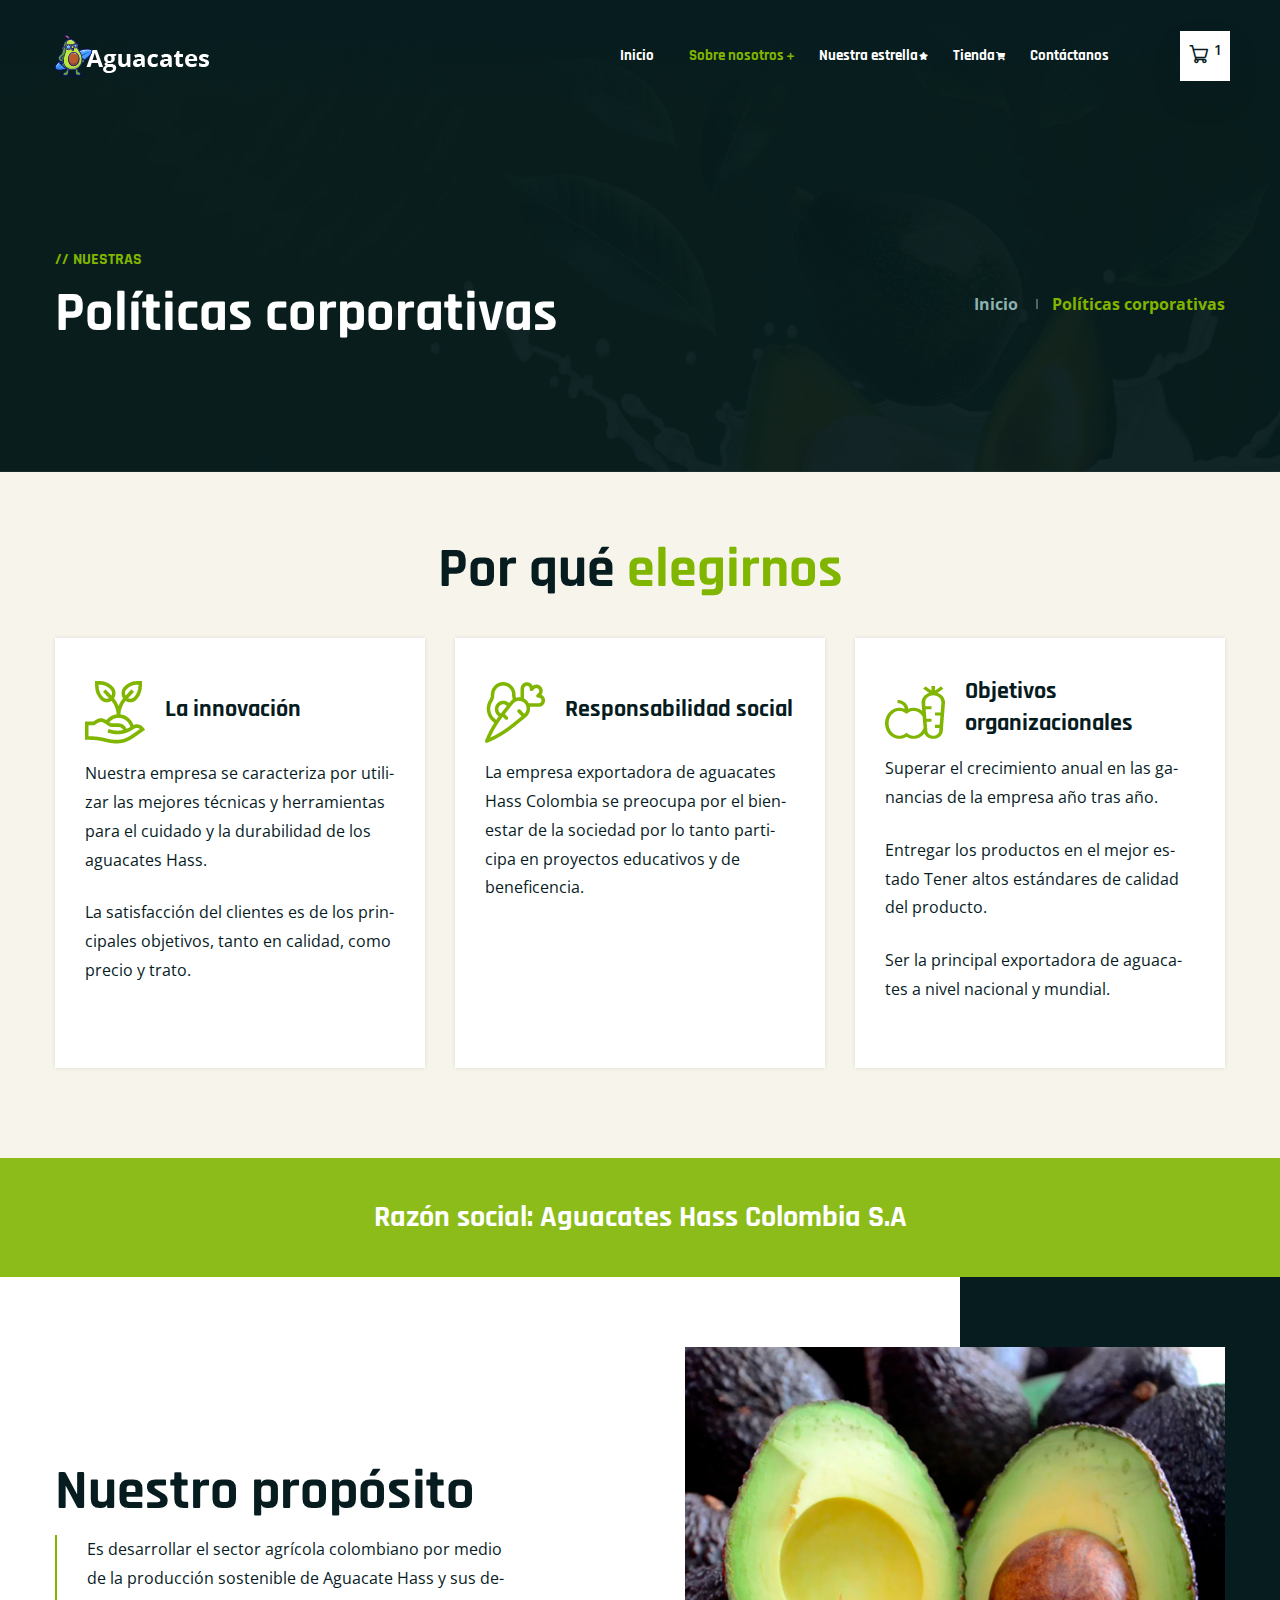
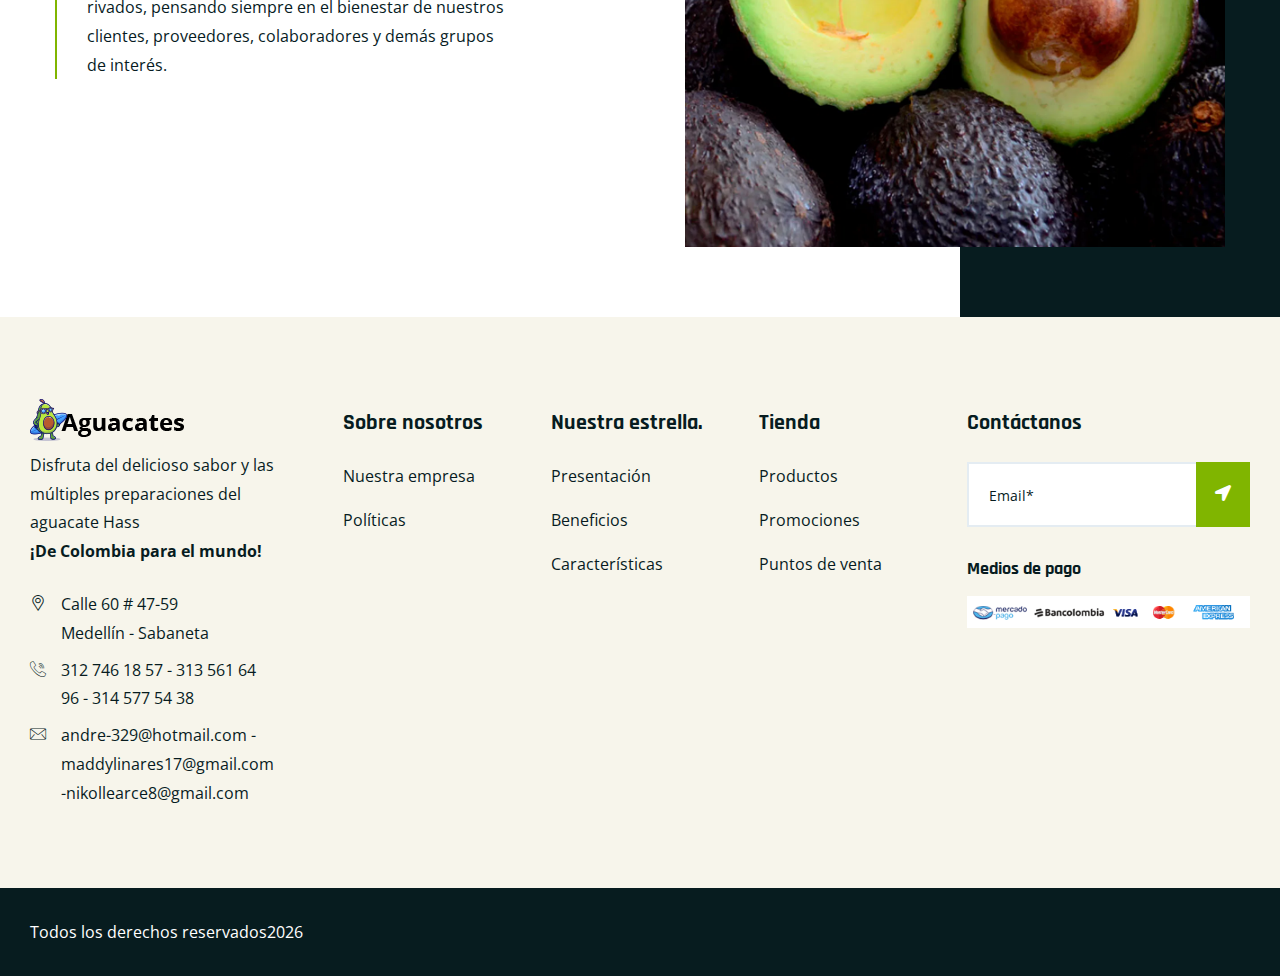
==== commit f3e930bd: "files fix class active" ====
--- a/politicas.html
+++ b/politicas.html
@@ -51,10 +51,10 @@
                                     <ul>
                                         <li><a href="index.html">Inicio</a>
                                         </li>
-                                        <li class="menu-icon"><a href="#">Sobre nosotros</a>
+                                        <li class="menu-icon active"><a href="#">Sobre nosotros</a>
                                             <ul>
                                                 <li><a href="sobre.html">Nuestra empresa</a></li>
-                                                <li><a href="politicas.html">Políticas corporativas</a></li>
+                                                <li class="active"><a href="politicas.html">Políticas corporativas</a></li>
                                             </ul>
                                         </li>
                                         <li class="menu-icon"><a href="#">Nuestra estrella</a>
@@ -64,7 +64,7 @@
                                                 <li><a href="caracteristicas.html">Características</a></li>
                                             </ul>
                                         </li>
-                                        <li class="menu-icon active"><a href="#">Tienda</a>
+                                        <li class="menu-icon"><a href="#">Tienda</a>
                                             <ul>
                                                 <li><a href="productos.html">Productos</a></li>
                                                 <li><a href="promociones.html">Promociones</a></li>
